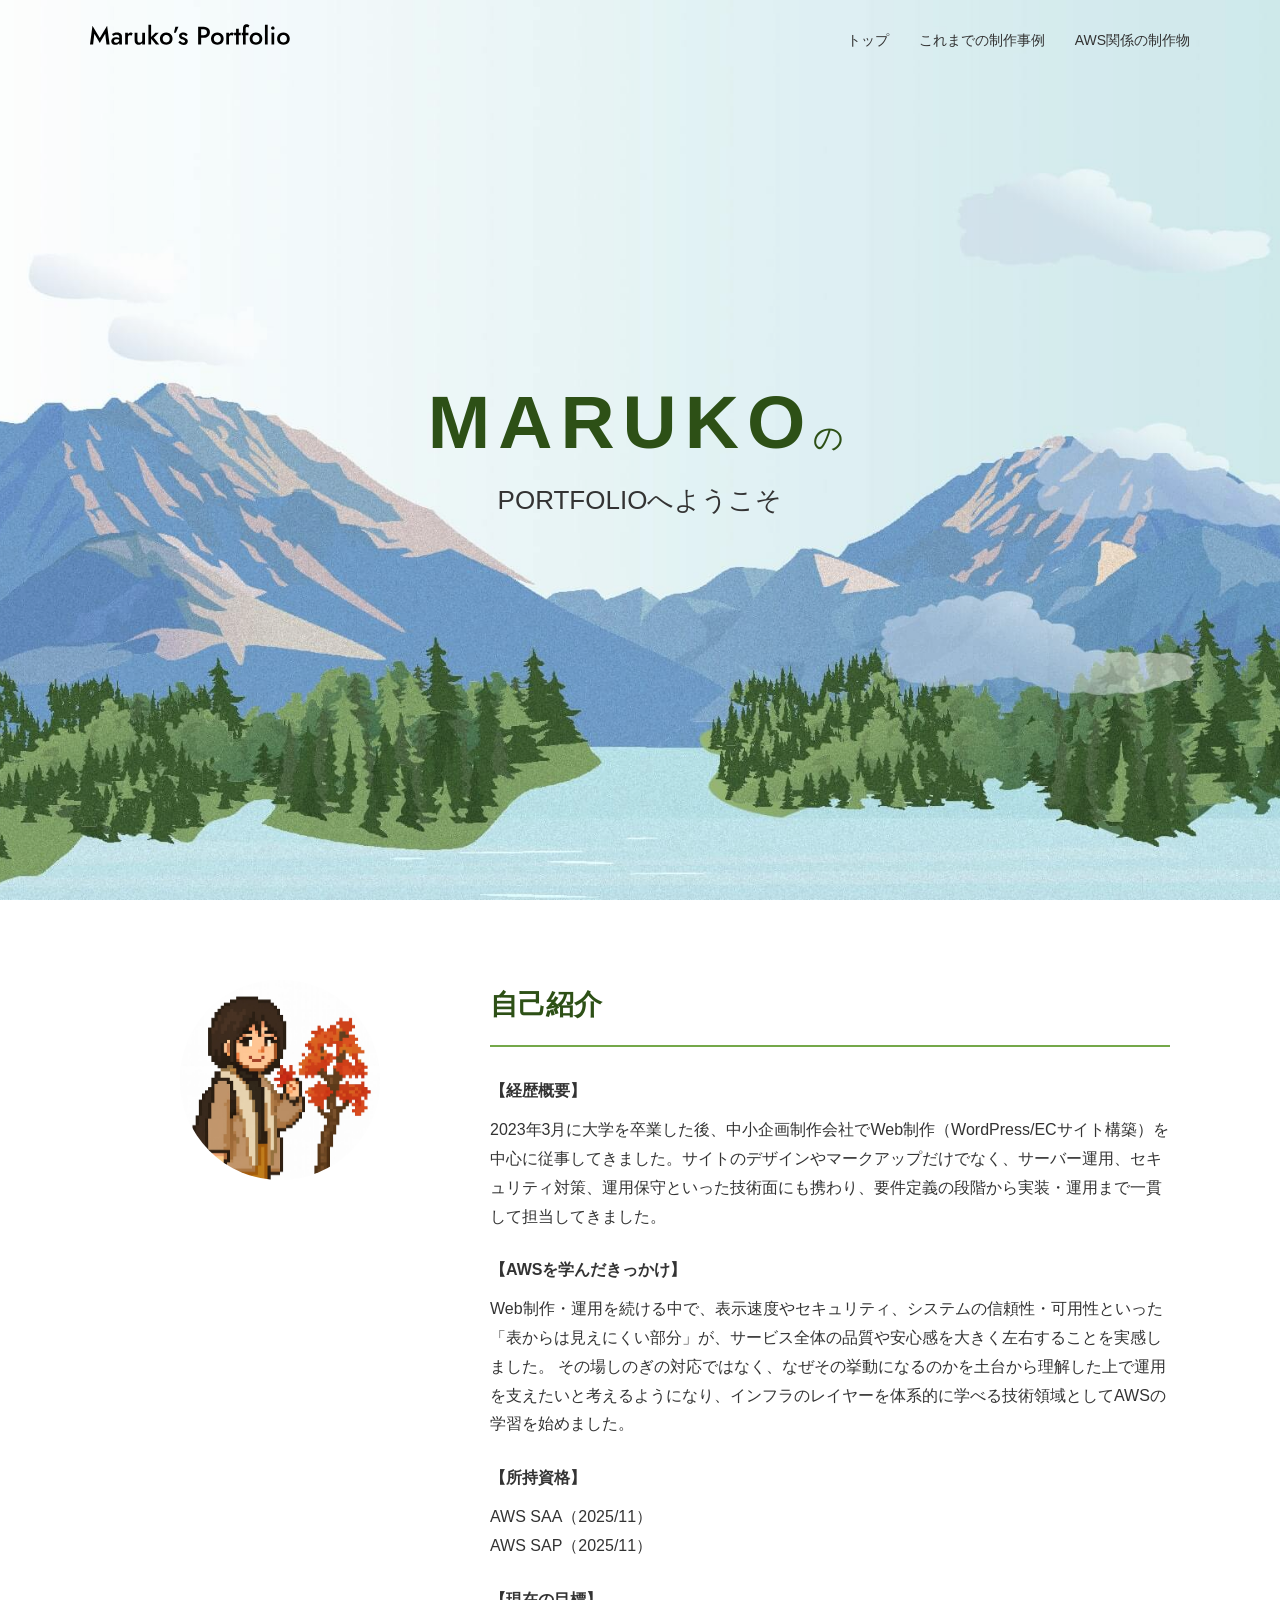
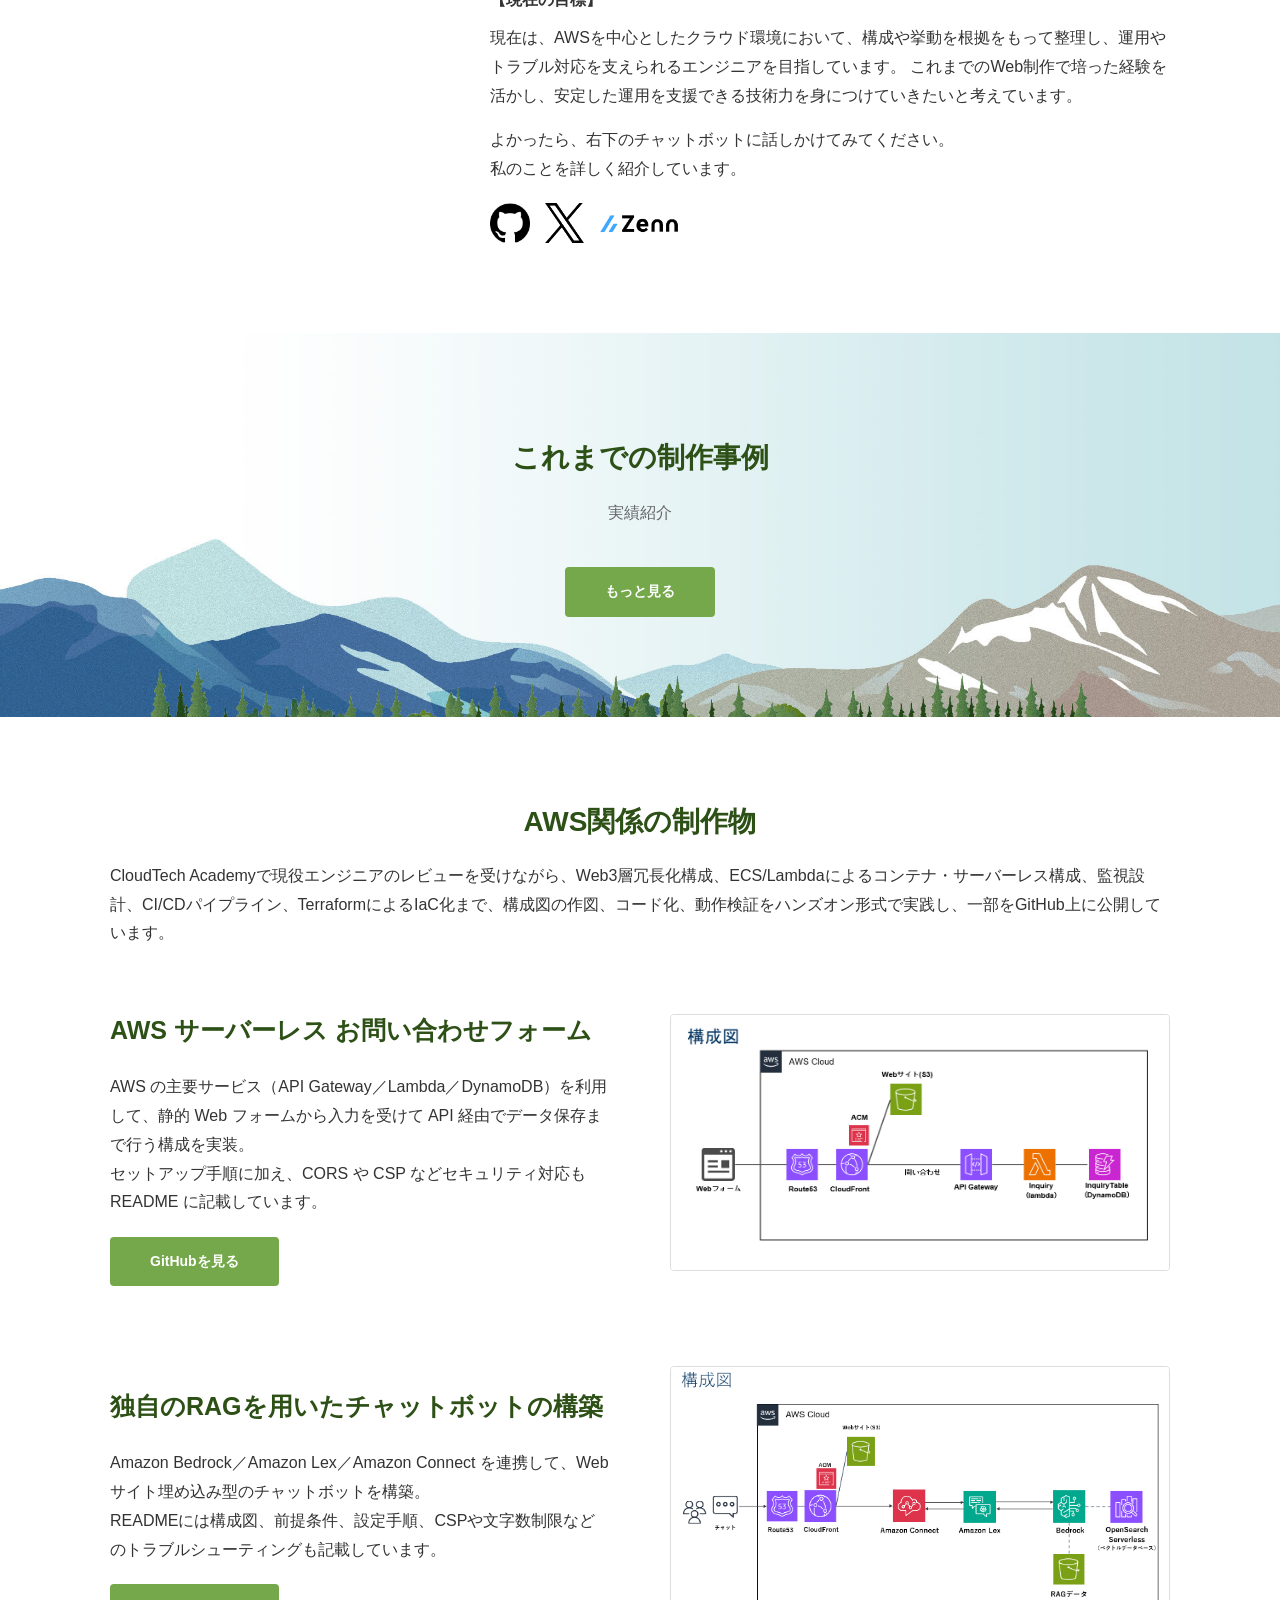
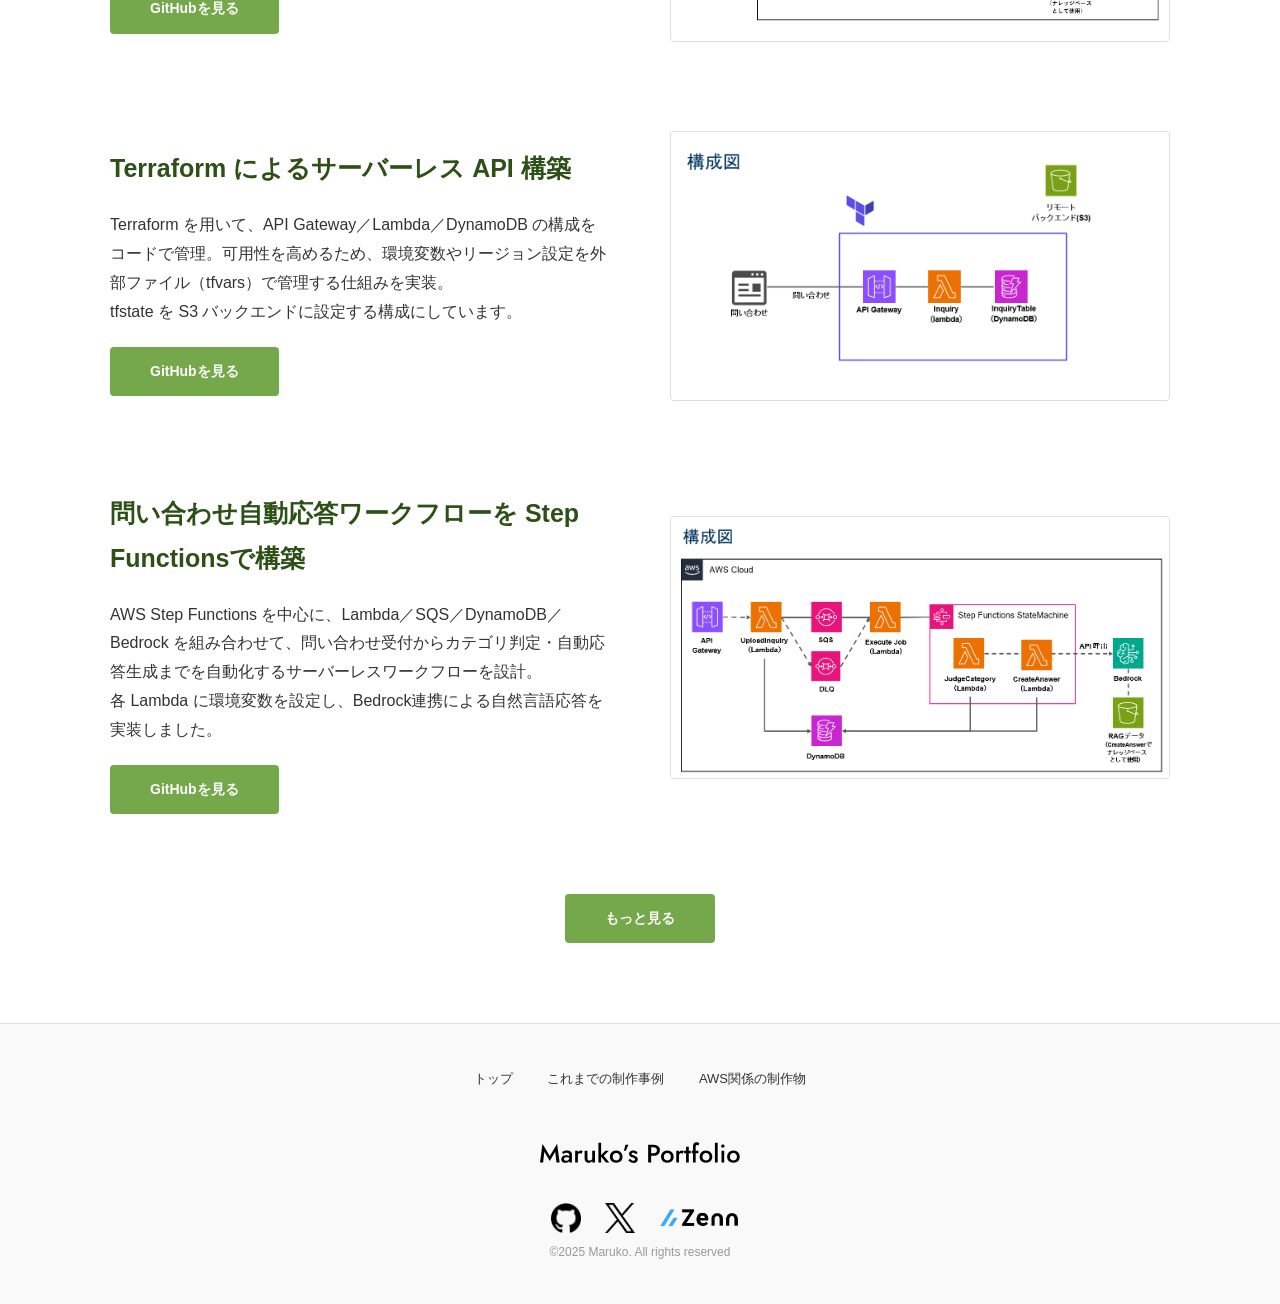
==== index.html @ f890dd8d "chatbot add_260126" ====
<!DOCTYPE html>
<html lang="ja">

<head>
    <meta charset="UTF-8">
    <meta name="robots" content="noindex, nofollow">
    <meta name="viewport" content="width=device-width, initial-scale=1.0">
    <meta name="description" content="MARUKOのポートフォリオサイト。これまでのWeb制作実績などを紹介しています。">
    <title>MARUKO's Portfolio</title>

    <!-- OGP & Social Media -->
    <meta property="og:title" content="MARUKOのPORTFOLIO">
    <meta property="og:description" content="MARUKOのポートフォリオサイト。これまでのWeb制作実績などを紹介しています。">
    <meta property="og:type" content="website">
    <meta property="og:url" content="https://maruko.site/">
    <meta property="og:image" content="https://maruko.site/images/ogp-image.jpg">
    <meta property="og:site_name" content="MARUKOのPORTFOLIO">
    <meta property="og:locale" content="ja_JP">
    <meta name="twitter:card" content="summary_large_image">

    <link rel="stylesheet" href="css/style.css">
</head>

<body>
    <header>
        <div class="header-container">
            <div class="logo">
                <a href="index.html">
                    <img src="images/maruko-portfolio.svg" alt="Site logo">
                </a>
            </div>
            <nav id="nav">
                <ul>
                    <li><a href="index.html">トップ</a></li>
                    <li><a href="works-skills.html">これまでの制作事例</a></li>
                    <li><a href="aws-projects.html">AWS関係の制作物</a></li>
                </ul>
            </nav>
            <div class="hamburger" id="hamburger">
                <span></span>
                <span></span>
                <span></span>
            </div>
        </div>
    </header>

    <main>
        <section class="hero hero-top">
            <div class="hero-content">
                <h1>MARUKO<span class="small">の</span></h1>
                <p>PORTFOLIOへようこそ</p>
            </div>
        </section>

        <section class="about">
            <div class="container">
                <div class="about-content">
                    <div class="about-image">
                        <img src="images/maruko.jpg" alt="maruko">
                    </div>
                    <div class="about-text">
                        <h2>自己紹介</h2>

                        <h3>【経歴概要】</h3>
                        <p>2023年3月に大学を卒業した後、中小企画制作会社でWeb制作（WordPress/ECサイト構築）を中心に従事してきました。サイトのデザインやマークアップだけでなく、サーバー運用、セキュリティ対策、運用保守といった技術面にも携わり、要件定義の段階から実装・運用まで一貫して担当してきました。
                        </p>

                        <h3>【AWSを学んだきっかけ】</h3>
                        <p>Web制作・運用を続ける中で、表示速度やセキュリティ、システムの信頼性・可用性といった「表からは見えにくい部分」が、サービス全体の品質や安心感を大きく左右することを実感しました。
                            その場しのぎの対応ではなく、なぜその挙動になるのかを土台から理解した上で運用を支えたいと考えるようになり、インフラのレイヤーを体系的に学べる技術領域としてAWSの学習を始めました。
                        </p>

                        <h3>【所持資格】</h3>
                        <p>AWS SAA（2025/11）<br>
                            AWS SAP（2025/11）</p>

                        <h3>【現在の目標】</h3>
                        <p>現在は、AWSを中心としたクラウド環境において、構成や挙動を根拠をもって整理し、運用やトラブル対応を支えられるエンジニアを目指しています。
                            これまでのWeb制作で培った経験を活かし、安定した運用を支援できる技術力を身につけていきたいと考えています。
                        </p>

                        <p>よかったら、右下のチャットボットに話しかけてみてください。<br>私のことを詳しく紹介しています。</p>

                        <div class="social-links">
                            <a href="https://github.com/sae-maruyama/" target="_blank" aria-label="GitHub">
                                <img src="images/github-logo.png" alt="GitHub">
                            </a>
                            <a href="https://x.com/maruko_112" target="_blank" aria-label="X (Twitter)">
                                <img src="images/x-logo.png" alt="X">
                            </a>
                            <a href="https://zenn.dev/kuyan" target="_blank" aria-label="Zenn">
                                <img src="images/zenn-logo.png" alt="X">
                            </a>
                        </div>
                    </div>
                </div>
            </div>
        </section>

        <section class="works">
            <div class="container">
                <h2 class="section-title">これまでの制作事例</h2>
                <p class="section-subtitle">実績紹介</p>
                <div class="btn-center">
                    <a href="works-skills.html" class="btn">もっと見る</a>
                </div>
            </div>
        </section>

        <section class="aws-section">
            <div class="container">
                <h2 class="section-title">AWS関係の制作物</h2>

                <div class="aws-intro">
                    <p>CloudTech
                        Academyで現役エンジニアのレビューを受けながら、Web3層冗長化構成、ECS/Lambdaによるコンテナ・サーバーレス構成、監視設計、CI/CDパイプライン、TerraformによるIaC化まで、構成図の作図、コード化、動作検証をハンズオン形式で実践し、一部をGitHub上に公開しています。
                    </p>
                </div>

                <div class="project-item">
                    <div class="project-text">
                        <h3>AWS サーバーレス お問い合わせフォーム</h3>
                        <p>AWS の主要サービス（API Gateway／Lambda／DynamoDB）を利用して、静的 Web フォームから入力を受けて API 経由でデータ保存まで行う構成を実装。<br>
                            セットアップ手順に加え、CORS や CSP などセキュリティ対応もREADME に記載しています。</p>
                        <div>
                            <a href="https://github.com/sae-maruyama/aws-inquiry-form" target="_blank"
                                class="btn">GitHubを見る</a>
                        </div>
                    </div>
                    <div class="project-image">
                        <img src="images/inquiryform-handson.png" alt="AWS サーバーレス構成図">
                    </div>
                </div>

                <div class="project-item">
                    <div class="project-text">
                        <h3>独自のRAGを用いたチャットボットの構築</h3>
                        <p>Amazon Bedrock／Amazon Lex／Amazon Connect
                            を連携して、Webサイト埋め込み型のチャットボットを構築。<br>
                            READMEには構成図、前提条件、設定手順、CSPや文字数制限などのトラブルシューティングも記載しています。</p>
                        <div>
                            <a href="https://github.com/sae-maruyama/aws-chatbot-handson" target="_blank"
                                class="btn">GitHubを見る</a>
                        </div>
                    </div>
                    <div class="project-image">
                        <img src="images/chatbot-handson.png" alt="チャットボット構成図">
                    </div>
                </div>

                <div class="project-item">
                    <div class="project-text">
                        <h3>Terraform によるサーバーレス API 構築</h3>
                        <p>Terraform を用いて、API Gateway／Lambda／DynamoDB
                            の構成をコードで管理。可用性を高めるため、環境変数やリージョン設定を外部ファイル（tfvars）で管理する仕組みを実装。<br>
                            tfstate を S3 バックエンドに設定する構成にしています。</p>
                        <div>
                            <a href="https://github.com/sae-maruyama/terraform-project-5" target="_blank"
                                class="btn">GitHubを見る</a>
                        </div>
                    </div>
                    <div class="project-image">
                        <img src="images/terraform-handson.png" alt="Terraform構成図">
                    </div>
                </div>

                <div class="project-item">
                    <div class="project-text">
                        <h3>問い合わせ自動応答ワークフローを Step Functionsで構築</h3>
                        <p>AWS Step Functions を中心に、Lambda／SQS／DynamoDB／Bedrock
                            を組み合わせて、問い合わせ受付からカテゴリ判定・自動応答生成までを自動化するサーバーレスワークフローを設計。<br>
                            各 Lambda に環境変数を設定し、Bedrock連携による自然言語応答を実装しました。</p>
                        <div>
                            <a href="https://github.com/sae-maruyama/aws-stepfunctions-handson" target="_blank"
                                class="btn">GitHubを見る</a>
                        </div>
                    </div>
                    <div class="project-image">
                        <img src="images/stepfunctions-handson.png" alt="Step Functions構成図">
                    </div>
                </div>

                <div class="btn-center">
                    <a href="aws-projects.html" class="btn">もっと見る</a>
                </div>
            </div>
        </section>
    </main>

    <footer>
        <div class="footer-nav">
            <a href="index.html">トップ</a>
            <a href="works-skills.html">これまでの制作事例</a>
            <a href="aws-projects.html">AWS関係の制作物</a>
        </div>
        <a href="index.html" class="footer-logo">
            <img src="images/maruko-portfolio.svg" alt="Site logo">
        </a>
        <div class="footer-social-links">
            <a href="https://github.com/sae-maruyama/" target="_blank" aria-label="GitHub">
                <img src="images/github-logo.png" alt="GitHub">
            </a>
            <a href="https://x.com/maruko_112" target="_blank" aria-label="X (Twitter)">
                <img src="images/x-logo.png" alt="X">
            </a>
            <a href="https://zenn.dev/kuyan" target="_blank" aria-label="Zenn">
                <img src="images/zenn-logo.png" alt="X">
            </a>
        </div>
        <p class="copyright">©2025 Maruko. All rights reserved</p>
    </footer>

    <script src="js/script.js"></script>

    <script type="text/javascript">
        (function (w, d, x, id) {
            s = d.createElement('script');
            s.src = 'https://maruko-site.my.connect.aws/connectwidget/static/amazon-connect-chat-interface-client.js';
            s.async = 1;
            s.id = id;
            d.getElementsByTagName('head')[0].appendChild(s);
            w[x] = w[x] || function () { (w[x].ac = w[x].ac || []).push(arguments) };
        })(window, document, 'amazon_connect', '83a69ca1-8899-4469-9bd1-faaf0f0264c8');
        amazon_connect('styles', { iconType: 'CHAT', openChat: { color: '#ffffff', backgroundColor: '#2d5016' }, closeChat: { color: '#ffffff', backgroundColor: '#2d5016' } });
        amazon_connect('snippetId', '[base64]');
        amazon_connect('supportedMessagingContentTypes', ['text/plain', 'text/markdown', 'application/vnd.amazonaws.connect.message.interactive', 'application/vnd.amazonaws.connect.message.interactive.response']);
    </script>

</body>

</html>
---- css/style.css ----
/* Reset and Base Styles */
* {
    margin: 0;
    padding: 0;
    box-sizing: border-box;
}

@import url('https://fonts.googleapis.com/css2?family=Jost:wght@300;400;500;600;700&family=Noto+Sans+JP:wght@300;400;500;600;700&display=swap');

body {
    font-family: 'Noto Sans JP', 'Hiragino Kaku Gothic ProN', 'Hiragino Sans', 'Yu Gothic', 'Meiryo', sans-serif;
    line-height: 1.8;
    color: #333;
    background-color: #f5f5f5;
    font-size: 16px;
}

h1,
h2,
h3,
h4,
h5,
h6 {
    font-family: 'Jost', sans-serif;
}

img {
    max-width: 100%;
    height: auto;
}

a {
    color: #74A84A;
    text-decoration: none;
    transition: opacity 0.3s;
}

a:hover {
    opacity: 0.7;
}

/* Header */
header {
    background-color: transparent;
    padding: 15px 20px;
    position: fixed;
    width: 100%;
    top: 0;
    z-index: 1000;
}

.header-container {
    max-width: 1100px;
    margin: 0 auto;
    display: flex;
    justify-content: space-between;
    align-items: center;
}

.logo img {
    height: 40px;
    width: auto;
    max-width: 200px;
}

nav ul {
    display: flex;
    list-style: none;
    gap: 30px;
}

nav a {
    color: #333;
    font-size: 14px;
    font-weight: 500;
}

/* Hamburger Menu */
.hamburger {
    display: none;
    flex-direction: column;
    cursor: pointer;
    padding: 5px;
}

.hamburger span {
    width: 25px;
    height: 3px;
    background-color: #333;
    margin: 3px 0;
    transition: 0.3s;
}

.hamburger.active span:nth-child(1) {
    transform: rotate(-45deg) translate(-5px, 6px);
}

.hamburger.active span:nth-child(2) {
    opacity: 0;
}

.hamburger.active span:nth-child(3) {
    transform: rotate(45deg) translate(-5px, -6px);
}

/* Hero Section */
.hero {
    position: relative;
    height: 100vh;
    display: flex;
    align-items: center;
    justify-content: center;
    overflow: hidden;
    margin-top: 0;
}

/* Hero Background Images - Page Specific */
.hero.hero-top {
    background: url('../images/top-banner.jpg') center/cover no-repeat;
}

.hero.hero-works {
    background: url('../images/works-skills-banner.jpg') center/cover no-repeat;
}

.hero.hero-aws {
    background: url('../images/aws-projects-banner.jpg') center/cover no-repeat;
}

.hero::before {
    content: '';
    position: absolute;
    top: 0;
    left: 0;
    width: 100%;
    height: 100%;
    background: rgba(255, 255, 255, 0.1);
}

.hero-content {
    position: relative;
    z-index: 1;
    text-align: center;
    padding: 20px;
}

.hero h1 {
    font-family: 'Jost', sans-serif;
    font-size: 75px;
    color: #2d5016;
    letter-spacing: 8px;
    margin-bottom: 10px;
    font-weight: 600;
    line-height: 1.2;
}

.hero h1 .small {
    font-size: 0.4em;
    font-weight: 400;
}

.hero.page-title {
    height: 70vh;
}

.hero.page-title h1 {
    font-size: 45px;
}

.hero p {
    font-size: 26px;
    color: #333;
}

/* Main Content */
main {
    padding-top: 0;
}

.container {
    max-width: 1100px;
    margin: 0 auto;
    padding: 40px 20px;
}

/* About Section */
.about {
    background-color: #fff;
    padding: 40px 20px;
}

.about-content {
    max-width: 1100px;
    margin: 0 auto;
    display: grid;
    grid-template-columns: 1fr 2fr;
    gap: 40px;
    align-items: start;
}

.about-image {
    text-align: center;
}

.about-image img {
    width: 200px;
    height: 200px;
    border-radius: 50%;
    object-fit: cover;
}

.about-text h2 {
    font-size: 28px;
    color: #2d5016;
    margin-bottom: 30px;
    padding-bottom: 15px;
    border-bottom: 2px solid #74A84A;
}

.about-text h3 {
    font-size: 16px;
    color: #333;
    margin-top: 25px;
    margin-bottom: 10px;
    font-weight: 600;
}

.about-text p {
    font-size: 16px;
    line-height: 1.8;
    margin-bottom: 15px;
}

.social-links {
    margin-top: 20px;
}

.social-links a {
    display: inline-block;
    width: 40px;
    height: 40px;
    margin-right: 10px;
    transition: opacity 0.3s;
}

.social-links a:last-child {
    width: 80px;
    /* Zenn logo */
    margin-right: 0;
}

.social-links img {
    width: 100%;
    height: 100%;
    object-fit: contain;
}

/* Works Section */
.works {
    background: url('../images/about-banner.jpg') center/cover no-repeat;
    padding: 60px 20px;
    position: relative;
}

.section-title {
    text-align: center;
    font-size: 28px;
    color: #2d5016;
    margin-bottom: 15px;
}

.section-subtitle {
    text-align: center;
    font-size: 16px;
    color: #666;
    margin-bottom: 40px;
}

.btn {
    display: inline-block;
    padding: 12px 40px;
    background-color: #74A84A;
    color: #fff;
    border-radius: 4px;
    font-size: 14px;
    font-weight: 600;
    text-align: center;
    transition: background-color 0.3s;
}

.btn:hover {
    background-color: #5d8a39;
    opacity: 1;
}

.btn-center {
    text-align: center;
    margin-top: 40px;
}

/* AWS Section */
.aws-section {
    background-color: #fff;
    padding: 40px 20px;
}

.aws-intro {
    max-width: 1100px;
    margin: 0 auto 60px;
    text-align: left;
    font-size: 16px;
    line-height: 1.8;
}

.project-item {
    max-width: 1100px;
    margin: 0 auto 80px;
    display: grid;
    grid-template-columns: 1fr 1fr;
    gap: 60px;
    align-items: center;
}

.project-item:last-child {
    margin-bottom: 0;
}

.project-text h3 {
    font-size: 25px;
    color: #2d5016;
    margin-bottom: 20px;
}

.project-text p {
    font-size: 16px;
    line-height: 1.8;
    margin-bottom: 20px;
}

.project-image {
    text-align: center;
}

.project-image img {
    max-width: 100%;
    border: 1px solid #ddd;
    border-radius: 4px;
}

/* Learning Section */
.learning-section {
    background-color: #fff;
    padding: 40px 20px;
}

.learning-section h2 {
    font-size: 28px;
    color: #2d5016;
    margin-bottom: 10px;
}

.learning-section .period {
    font-size: 16px;
    color: #666;
    margin-bottom: 30px;
}

.learning-section .mentor-info {
    font-size: 16px;
    line-height: 1.8;
    margin-bottom: 30px;
}

.learning-content {
    display: grid;
    grid-template-columns: 1fr 1fr;
    gap: 40px;
    align-items: start;
}

.learning-table {
    width: 100%;
    margin-bottom: 20px;
}

.learning-table tr {
    border-bottom: 1px solid #e0e0e0;
}

.learning-table th {
    text-align: left;
    padding: 15px 20px;
    font-size: 16px;
    font-weight: 600;
    background-color: #f5f5f5;
    width: 25%;
}

.learning-table td {
    padding: 15px 20px;
    font-size: 16px;
    line-height: 1.6;
}

.learning-image img {
    max-width: 100%;
    border: 1px solid #ddd;
}

.learning-image p {
    font-size: 12px;
    color: #666;
    margin-top: 10px;
}

/* Certifications Section */
.certifications-section {
    background-color: #fff;
    padding: 40px 20px;
}

.certifications-section h2 {
    font-size: 28px;
    color: #2d5016;
    margin-bottom: 30px;
}

.certifications-grid {
    display: flex;
    flex-wrap: wrap;
    gap: 20px;
}

.certification-item img {
    width: 150px;
    height: 150px;
    object-fit: contain;
    transition: transform 0.3s;
}

.certification-item img:hover {
    transform: scale(1.1);
}

/* Work Detail Section */
.work-detail {
    background-color: #fff;
    padding: 40px 20px;
}

.work-item {
    max-width: 1100px;
    margin: 0 auto 80px;
}

.work-category {
    font-size: 16px;
    color: #666;
    margin-bottom: 10px;
}

.work-item h2 {
    font-size: 28px;
    color: #2d5016;
    margin-bottom: 10px;
}

.work-period {
    font-size: 16px;
    color: #666;
    margin-bottom: 30px;
}

.work-images {
    margin-bottom: 40px;
    text-align: center;
}

.work-images img {
    width: 100%;
    max-width: 100%;
    border: 1px solid #ddd;
    border-radius: 4px;
}

.work-info-table {
    width: 100%;
    margin-bottom: 20px;
    border-collapse: collapse;
}

.work-info-table tr {
    border-bottom: 1px solid #e0e0e0;
}

.work-info-table th {
    text-align: left;
    padding: 15px 20px;
    font-size: 16px;
    font-weight: 600;
    background-color: #f9f9f9;
    width: 20%;
    vertical-align: top;
}

.work-info-table td {
    padding: 15px 20px;
    font-size: 16px;
    line-height: 1.8;
}

.work-info-table td ol {
    padding: 0px 20px;
}

/* Other Works Section */
.other-works {
    background: url('../images/about-banner.jpg') center/cover no-repeat;
    padding: 40px 20px;
    position: relative;
}

.other-works h2 {
    text-align: center;
    font-size: 28px;
    color: #2d5016;
    margin-bottom: 40px;
}

.other-work-item {
    max-width: 1100px;
    margin: 0 auto 30px;
    background-color: #fff;
    padding: 30px;
    border-radius: 8px;
    box-shadow: 0 2px 8px rgba(0, 0, 0, 0.1);
}

.other-work-item h3 {
    font-size: 16px;
    color: #2d5016;
    margin-bottom: 10px;
}

.other-work-item p {
    font-size: 16px;
    line-height: 1.8;
    color: #666;
}

/* Footer */
footer {
    background-color: #f9f9f9;
    padding: 40px 20px;
    text-align: center;
    border-top: 1px solid #e0e0e0;
}

.footer-nav {
    margin-bottom: 20px;
}

.footer-nav a {
    color: #333;
    font-size: 13px;
    margin: 0 15px;
}

.footer-logo {
    display: inline-block;
    margin: 20px 0;
}

.footer-logo img {
    height: 40px;
    width: auto;
    max-width: 200px;
}

.footer-social-links {
    margin: 0px 0;
}

.footer-social-links a {
    display: inline-block;
    width: 30px;
    height: 30px;
    margin: 0 10px;
    transition: opacity 0.3s;
}

.footer-social-links a:last-child {
    width: 80px;
    /* Zenn logo */
    margin-right: 0;
}

.footer-social-links img {
    width: 100%;
    height: 100%;
    object-fit: contain;
}

.footer-title {
    font-size: 18px;
    color: #2d5016;
    margin-bottom: 10px;
    font-weight: 600;
}

.copyright {
    font-size: 12px;
    color: #999;
}

/* Responsive Design - Tablet */
@media (max-width: 768px) {
    .hamburger {
        display: flex;
    }

    nav {
        position: fixed;
        top: 70px;
        right: -100%;
        width: 250px;
        height: calc(100vh - 70px);
        background-color: #fff;
        box-shadow: -2px 0 5px rgba(0, 0, 0, 0.1);
        transition: right 0.3s;
        z-index: 999;
    }

    nav.active {
        right: 0;
    }

    nav ul {
        flex-direction: column;
        padding: 20px;
        gap: 0;
    }

    nav ul li {
        width: 100%;
        border-bottom: 1px solid #e0e0e0;
    }

    nav a {
        display: block;
        padding: 15px 0;
        font-size: 16px;
    }

    .logo img {
        height: 32px;
        max-width: 160px;
    }

    .hero {
        height: 70vh;
    }

    .hero h1 {
        font-size: 40px;
        letter-spacing: 4px;
    }

    .hero h1 .small {
        font-size: 0.35em;
    }

    .hero.page-title h1 {
        font-size: 30px;
    }

    .hero p {
        font-size: 18px;
    }

    .section-title {
        font-size: 22px;
    }

    .about-content {
        grid-template-columns: 1fr;
    }

    .about-image {
        margin-bottom: 20px;
    }

    .project-item {
        grid-template-columns: 1fr;
        margin-bottom: 50px;
    }

    .aws-section {
        padding-bottom: 0;
    }

    .learning-content {
        grid-template-columns: 1fr;
    }

    .learning-table th {
        width: 30%;
        font-size: 13px;
    }

    .learning-table td {
        font-size: 13px;
    }

    .footer-nav a {
        display: block;
        margin: 10px 0;
    }
}

/* Responsive Design - Mobile */
@media (max-width: 480px) {
    .logo img {
        height: 28px;
        max-width: 140px;
    }

    /* トップページのヒーローコンテンツのフォントサイズを拡大 */
    .hero.hero-top h1 {
        font-size: 40px;
        letter-spacing: 2px;
    }

    .hero.hero-top h1 .small {
        font-size: 0.35em;
    }

    .hero.hero-top p {
        font-size: 20px;
    }

    /* 制作事例・AWS関係ページのヒーローセクションを半分の高さに、背景画像は下部固定 */
    .hero.page-title {
        height: 35vh;
    }

    .hero.hero-works,
    .hero.hero-aws {
        background-position: center bottom;
    }

    .hero.page-title h1 {
        font-size: 24px;
    }

    .section-title,
    .about-text h2,
    .work-item h2,
    .other-works h2,
    .learning-section h2,
    .certifications-section h2 {
        font-size: 24px;
    }

    .project-text h3 {
        font-size: 20px;
    }

    .project-item {
        margin-bottom: 40px;
    }

    /* 学習テーブルのレスポンシブ */
    .learning-table th {
        display: block;
        width: 100%;
        background-color: #f5f5f5;
        border-bottom: none;
    }

    .learning-table td {
        display: block;
        width: 100%;
        padding-top: 5px;
    }

    .learning-table tr {
        display: block;
        margin-bottom: 20px;
        border: 1px solid #e0e0e0;
        border-radius: 4px;
    }

    /* 制作事例詳細ページのテーブルはフォントサイズ16pxを維持 */
    .work-info-table th {
        display: block;
        width: 100%;
        background-color: #f5f5f5;
        border-bottom: none;
        font-size: 16px;
    }

    .work-info-table td {
        display: block;
        width: 100%;
        padding-top: 5px;
        font-size: 16px;
    }

    .work-info-table tr {
        display: block;
        margin-bottom: 20px;
        border: 1px solid #e0e0e0;
        border-radius: 4px;
    }

    .certification-item img {
        width: 80px;
        height: 80px;
    }
}
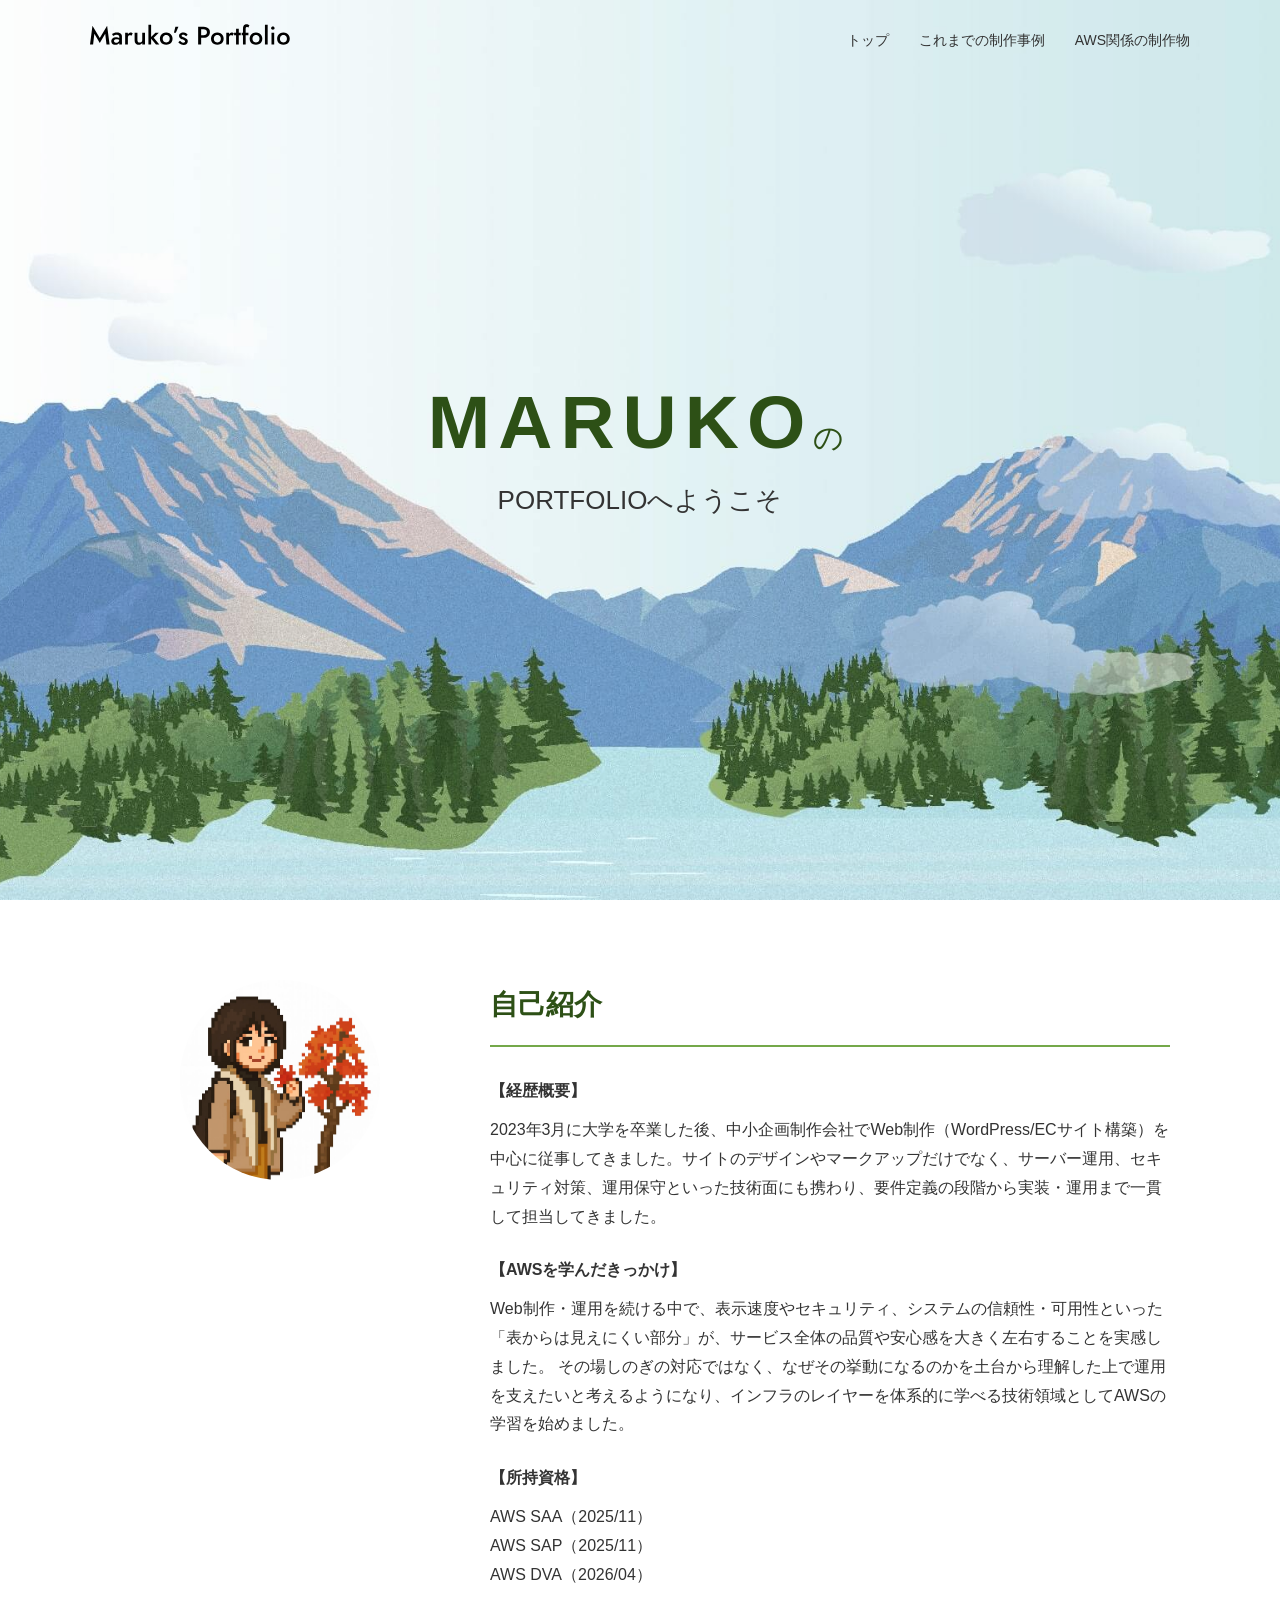
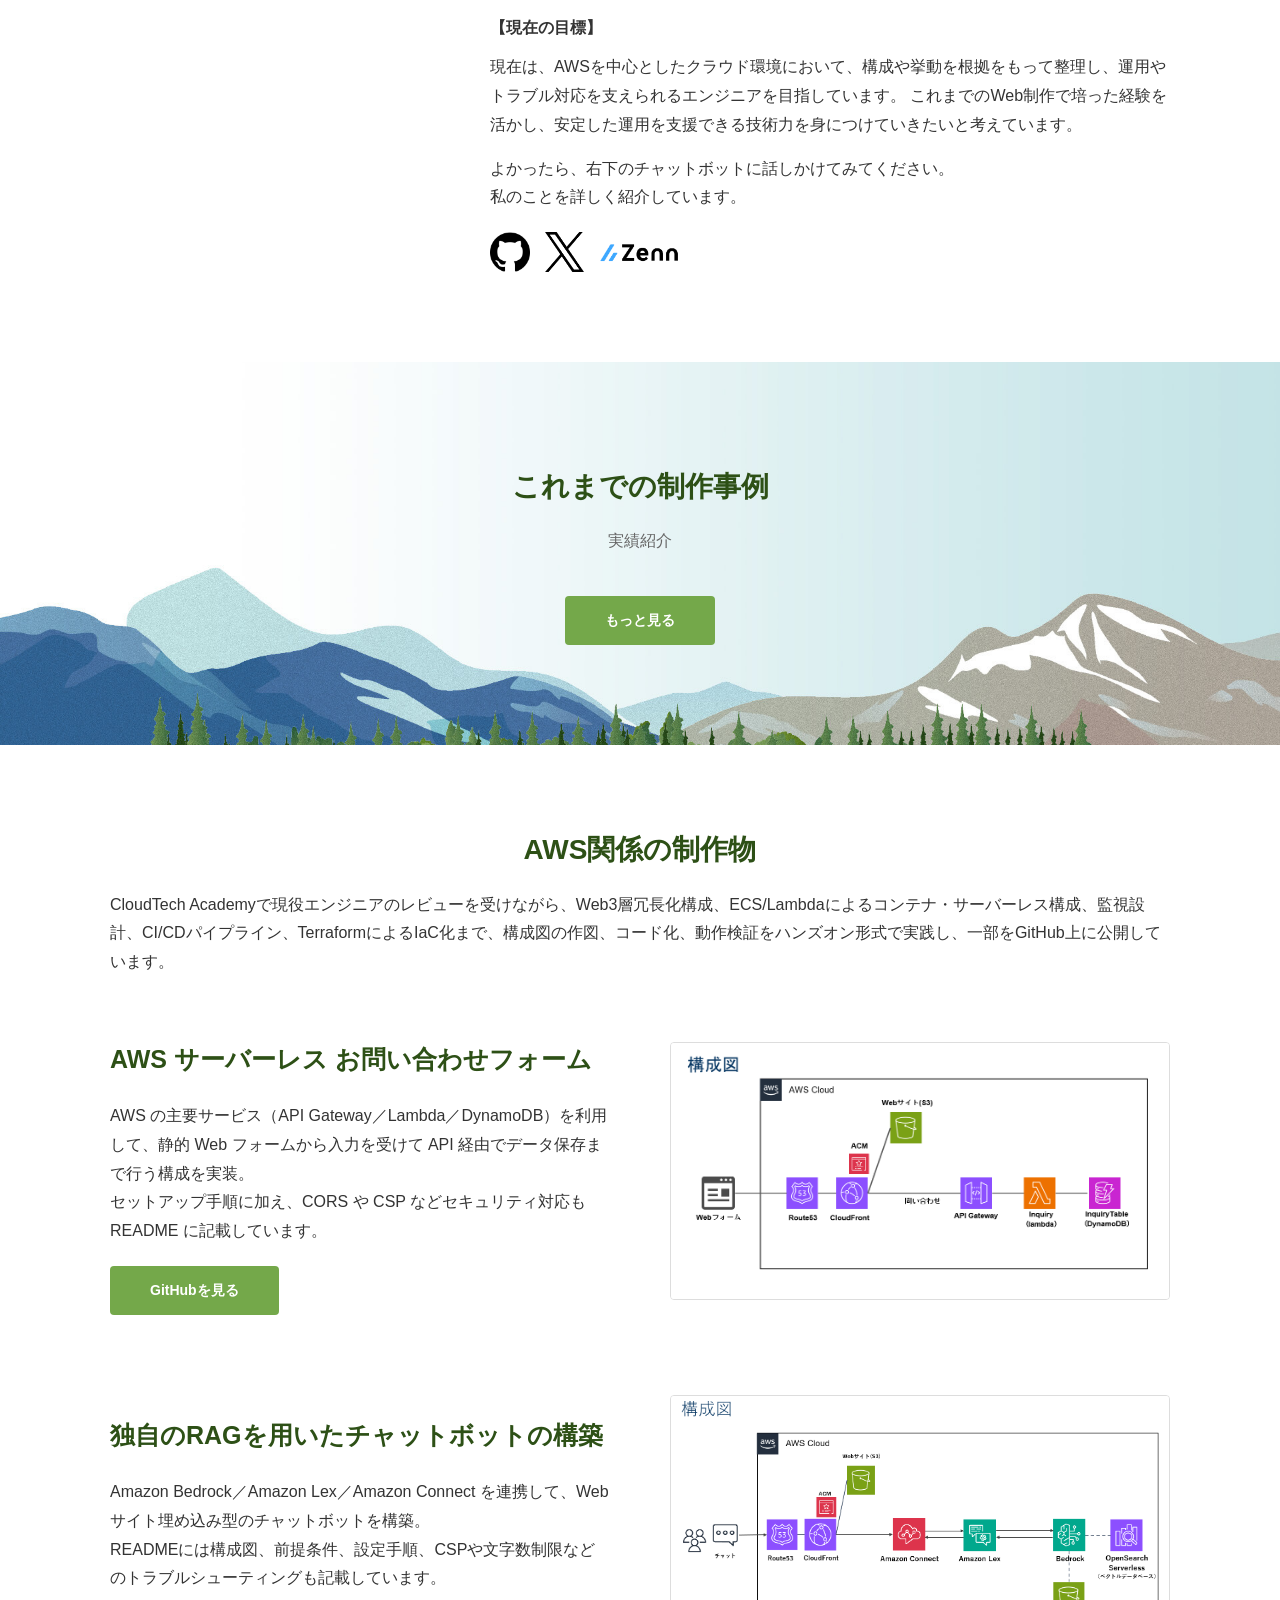
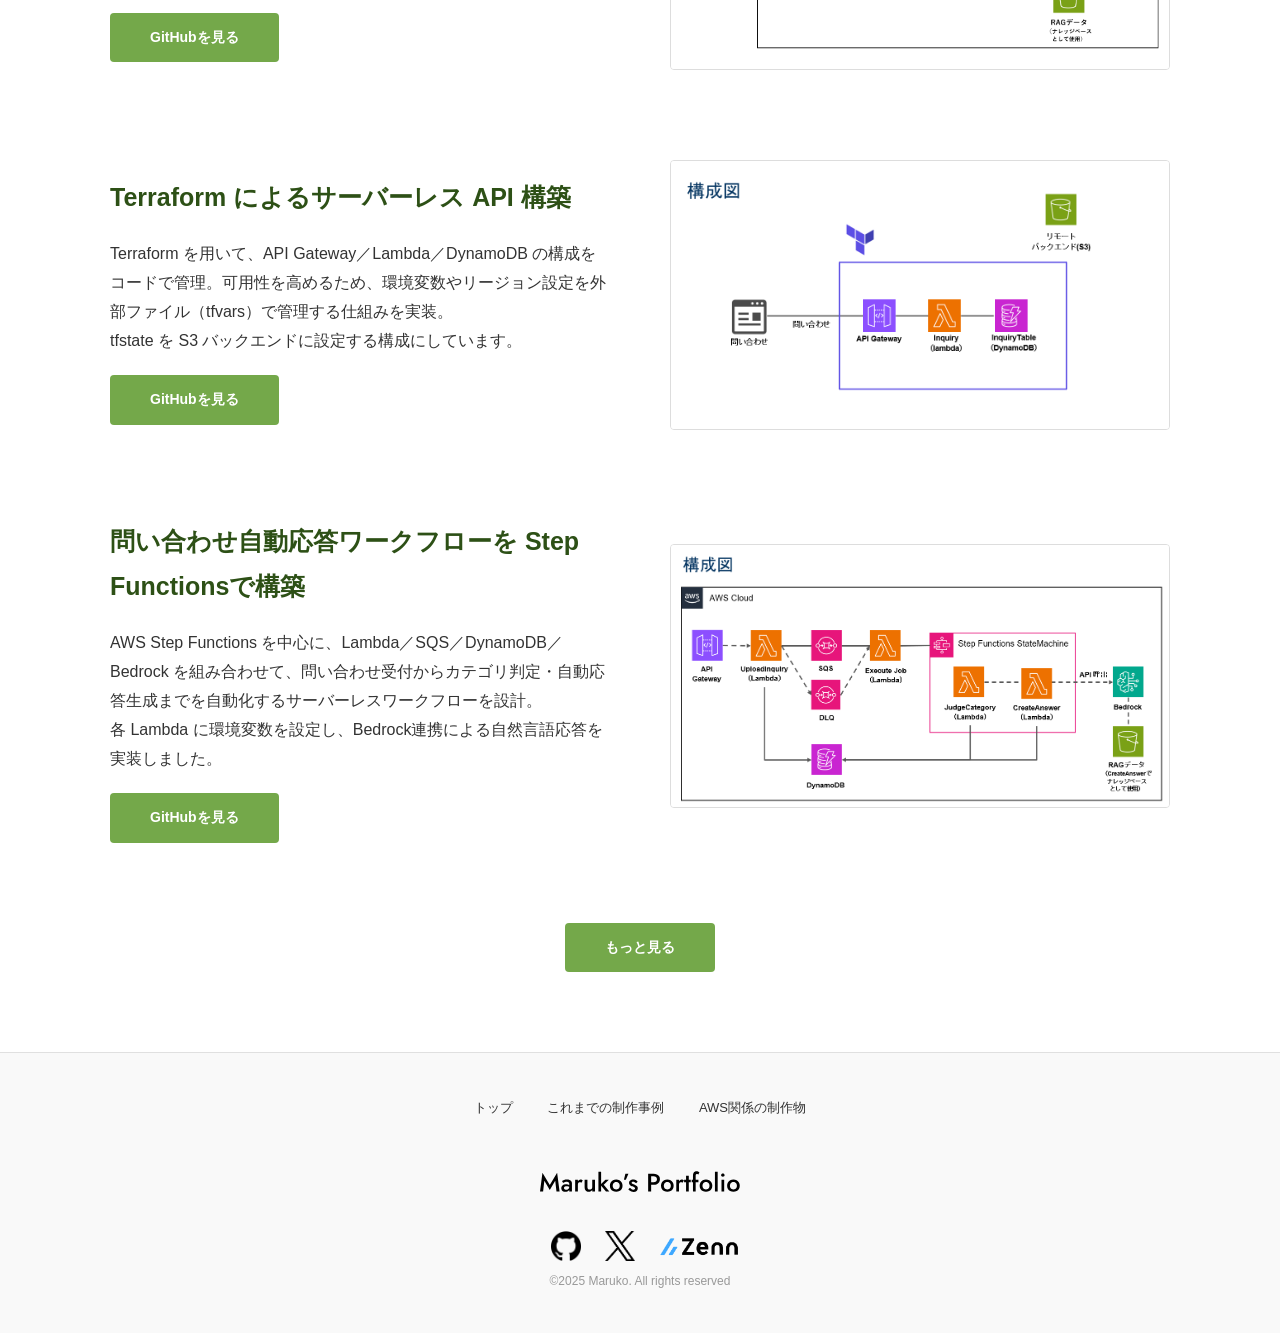
==== commit 057884a1: "DVA add" ====
--- a/index.html
+++ b/index.html
@@ -6,6 +6,7 @@
     <meta name="robots" content="noindex, nofollow">
     <meta name="viewport" content="width=device-width, initial-scale=1.0">
     <meta name="description" content="MARUKOのポートフォリオサイト。これまでのWeb制作実績などを紹介しています。">
+    <meta name="theme-color" content="#74A84A">
     <title>MARUKO's Portfolio</title>
 
     <!-- OGP & Social Media -->
@@ -18,6 +19,7 @@
     <meta property="og:locale" content="ja_JP">
     <meta name="twitter:card" content="summary_large_image">
 
+    <link rel="icon" href="images/maruko-portfolio.svg" type="image/svg+xml">
     <link rel="stylesheet" href="css/style.css">
 </head>
 
@@ -29,37 +31,38 @@
                     <img src="images/maruko-portfolio.svg" alt="Site logo">
                 </a>
             </div>
-            <nav id="nav">
+            <nav id="nav" aria-label="メインナビゲーション">
                 <ul>
                     <li><a href="index.html">トップ</a></li>
                     <li><a href="works-skills.html">これまでの制作事例</a></li>
                     <li><a href="aws-projects.html">AWS関係の制作物</a></li>
                 </ul>
             </nav>
-            <div class="hamburger" id="hamburger">
+            <button type="button" class="hamburger" id="hamburger" aria-label="メニューを開く" aria-expanded="false"
+                aria-controls="nav">
                 <span></span>
                 <span></span>
                 <span></span>
-            </div>
+            </button>
         </div>
     </header>
 
     <main>
-        <section class="hero hero-top">
+        <section class="hero hero-top" aria-label="ページトップ">
             <div class="hero-content">
                 <h1>MARUKO<span class="small">の</span></h1>
                 <p>PORTFOLIOへようこそ</p>
             </div>
         </section>
 
-        <section class="about">
+        <section class="about" aria-labelledby="about-heading">
             <div class="container">
                 <div class="about-content">
                     <div class="about-image">
                         <img src="images/maruko.jpg" alt="maruko">
                     </div>
                     <div class="about-text">
-                        <h2>自己紹介</h2>
+                        <h2 id="about-heading">自己紹介</h2>
 
                         <h3>【経歴概要】</h3>
                         <p>2023年3月に大学を卒業した後、中小企画制作会社でWeb制作（WordPress/ECサイト構築）を中心に従事してきました。サイトのデザインやマークアップだけでなく、サーバー運用、セキュリティ対策、運用保守といった技術面にも携わり、要件定義の段階から実装・運用まで一貫して担当してきました。
@@ -72,7 +75,9 @@
 
                         <h3>【所持資格】</h3>
                         <p>AWS SAA（2025/11）<br>
-                            AWS SAP（2025/11）</p>
+                            AWS SAP（2025/11）<br>
+                            AWS DVA（2026/04）<br>
+                        </p>
 
                         <h3>【現在の目標】</h3>
                         <p>現在は、AWSを中心としたクラウド環境において、構成や挙動を根拠をもって整理し、運用やトラブル対応を支えられるエンジニアを目指しています。
@@ -82,14 +87,17 @@
                         <p>よかったら、右下のチャットボットに話しかけてみてください。<br>私のことを詳しく紹介しています。</p>
 
                         <div class="social-links">
-                            <a href="https://github.com/sae-maruyama/" target="_blank" aria-label="GitHub">
-                                <img src="images/github-logo.png" alt="GitHub">
+                            <a href="https://github.com/sae-maruyama/" target="_blank" rel="noopener noreferrer"
+                                aria-label="GitHub">
+                                <img src="images/github-logo.png" alt="">
                             </a>
-                            <a href="https://x.com/maruko_112" target="_blank" aria-label="X (Twitter)">
-                                <img src="images/x-logo.png" alt="X">
+                            <a href="https://x.com/maruko_112" target="_blank" rel="noopener noreferrer"
+                                aria-label="X (Twitter)">
+                                <img src="images/x-logo.png" alt="">
                             </a>
-                            <a href="https://zenn.dev/kuyan" target="_blank" aria-label="Zenn">
-                                <img src="images/zenn-logo.png" alt="X">
+                            <a href="https://zenn.dev/kuyan" target="_blank" rel="noopener noreferrer"
+                                aria-label="Zenn">
+                                <img src="images/zenn-logo.png" alt="">
                             </a>
                         </div>
                     </div>
@@ -97,9 +105,9 @@
             </div>
         </section>
 
-        <section class="works">
+        <section class="works" aria-labelledby="works-heading">
             <div class="container">
-                <h2 class="section-title">これまでの制作事例</h2>
+                <h2 id="works-heading" class="section-title">これまでの制作事例</h2>
                 <p class="section-subtitle">実績紹介</p>
                 <div class="btn-center">
                     <a href="works-skills.html" class="btn">もっと見る</a>
@@ -107,9 +115,9 @@
             </div>
         </section>
 
-        <section class="aws-section">
+        <section class="aws-section" aria-labelledby="aws-heading">
             <div class="container">
-                <h2 class="section-title">AWS関係の制作物</h2>
+                <h2 id="aws-heading" class="section-title">AWS関係の制作物</h2>
 
                 <div class="aws-intro">
                     <p>CloudTech
@@ -124,7 +132,7 @@
                             セットアップ手順に加え、CORS や CSP などセキュリティ対応もREADME に記載しています。</p>
                         <div>
                             <a href="https://github.com/sae-maruyama/aws-inquiry-form" target="_blank"
-                                class="btn">GitHubを見る</a>
+                                rel="noopener noreferrer" class="btn">GitHubを見る</a>
                         </div>
                     </div>
                     <div class="project-image">
@@ -140,7 +148,7 @@
                             READMEには構成図、前提条件、設定手順、CSPや文字数制限などのトラブルシューティングも記載しています。</p>
                         <div>
                             <a href="https://github.com/sae-maruyama/aws-chatbot-handson" target="_blank"
-                                class="btn">GitHubを見る</a>
+                                rel="noopener noreferrer" class="btn">GitHubを見る</a>
                         </div>
                     </div>
                     <div class="project-image">
@@ -156,7 +164,7 @@
                             tfstate を S3 バックエンドに設定する構成にしています。</p>
                         <div>
                             <a href="https://github.com/sae-maruyama/terraform-project-5" target="_blank"
-                                class="btn">GitHubを見る</a>
+                                rel="noopener noreferrer" class="btn">GitHubを見る</a>
                         </div>
                     </div>
                     <div class="project-image">
@@ -172,7 +180,7 @@
                             各 Lambda に環境変数を設定し、Bedrock連携による自然言語応答を実装しました。</p>
                         <div>
                             <a href="https://github.com/sae-maruyama/aws-stepfunctions-handson" target="_blank"
-                                class="btn">GitHubを見る</a>
+                                rel="noopener noreferrer" class="btn">GitHubを見る</a>
                         </div>
                     </div>
                     <div class="project-image">
@@ -188,29 +196,29 @@
     </main>
 
     <footer>
-        <div class="footer-nav">
+        <nav class="footer-nav" aria-label="フッターナビゲーション">
             <a href="index.html">トップ</a>
             <a href="works-skills.html">これまでの制作事例</a>
             <a href="aws-projects.html">AWS関係の制作物</a>
-        </div>
+        </nav>
         <a href="index.html" class="footer-logo">
             <img src="images/maruko-portfolio.svg" alt="Site logo">
         </a>
         <div class="footer-social-links">
-            <a href="https://github.com/sae-maruyama/" target="_blank" aria-label="GitHub">
-                <img src="images/github-logo.png" alt="GitHub">
+            <a href="https://github.com/sae-maruyama/" target="_blank" rel="noopener noreferrer" aria-label="GitHub">
+                <img src="images/github-logo.png" alt="">
             </a>
-            <a href="https://x.com/maruko_112" target="_blank" aria-label="X (Twitter)">
-                <img src="images/x-logo.png" alt="X">
+            <a href="https://x.com/maruko_112" target="_blank" rel="noopener noreferrer" aria-label="X (Twitter)">
+                <img src="images/x-logo.png" alt="">
             </a>
-            <a href="https://zenn.dev/kuyan" target="_blank" aria-label="Zenn">
-                <img src="images/zenn-logo.png" alt="X">
+            <a href="https://zenn.dev/kuyan" target="_blank" rel="noopener noreferrer" aria-label="Zenn">
+                <img src="images/zenn-logo.png" alt="">
             </a>
         </div>
         <p class="copyright">©2025 Maruko. All rights reserved</p>
     </footer>
 
-    <script src="js/script.js"></script>
+    <script src="js/script.js" defer></script>
 
     <script type="text/javascript">
         (function (w, d, x, id) {
--- a/css/style.css
+++ b/css/style.css
@@ -1,3 +1,21 @@
+@import url('https://fonts.googleapis.com/css2?family=Jost:wght@300;400;500;600;700&family=Noto+Sans+JP:wght@300;400;500;600;700&display=swap');
+
+/* CSS Custom Properties */
+:root {
+    --color-green-dark: #2d5016;
+    --color-green-main: #74A84A;
+    --color-green-hover: #5d8a39;
+    --color-text: #333;
+    --color-text-muted: #666;
+    --color-text-light: #999;
+    --color-bg: #f5f5f5;
+    --color-bg-white: #fff;
+    --color-bg-light: #f9f9f9;
+    --color-border: #e0e0e0;
+    --color-border-light: #ddd;
+    --max-width: 1100px;
+}
+
 /* Reset and Base Styles */
 * {
     margin: 0;
@@ -5,14 +23,31 @@
     box-sizing: border-box;
 }
 
-@import url('https://fonts.googleapis.com/css2?family=Jost:wght@300;400;500;600;700&family=Noto+Sans+JP:wght@300;400;500;600;700&display=swap');
+/* Screen reader only utility */
+.sr-only {
+    position: absolute;
+    width: 1px;
+    height: 1px;
+    padding: 0;
+    margin: -1px;
+    overflow: hidden;
+    clip: rect(0, 0, 0, 0);
+    white-space: nowrap;
+    border: 0;
+}
+
+/* Focus Styles */
+:focus-visible {
+    outline: 2px solid var(--color-green-main);
+    outline-offset: 3px;
+}
 
 body {
     font-family: 'Noto Sans JP', 'Hiragino Kaku Gothic ProN', 'Hiragino Sans', 'Yu Gothic', 'Meiryo', sans-serif;
     line-height: 1.8;
-    color: #333;
-    background-color: #f5f5f5;
-    font-size: 16px;
+    color: var(--color-text);
+    background-color: var(--color-bg);
+    font-size: 1rem;
 }
 
 h1,
@@ -30,7 +65,7 @@
 }
 
 a {
-    color: #74A84A;
+    color: var(--color-green-main);
     text-decoration: none;
     transition: opacity 0.3s;
 }
@@ -47,10 +82,17 @@
     width: 100%;
     top: 0;
     z-index: 1000;
+    transition: background-color 0.3s, box-shadow 0.3s;
+}
+
+header.scrolled {
+    background-color: rgba(255, 255, 255, 0.95);
+    box-shadow: 0 2px 8px rgba(0, 0, 0, 0.1);
+    backdrop-filter: blur(4px);
 }
 
 .header-container {
-    max-width: 1100px;
+    max-width: var(--max-width);
     margin: 0 auto;
     display: flex;
     justify-content: space-between;
@@ -70,8 +112,8 @@
 }
 
 nav a {
-    color: #333;
-    font-size: 14px;
+    color: var(--color-text);
+    font-size: 0.875rem;
     font-weight: 500;
 }
 
@@ -81,14 +123,16 @@
     flex-direction: column;
     cursor: pointer;
     padding: 5px;
+    background: none;
+    border: none;
 }
 
 .hamburger span {
     width: 25px;
     height: 3px;
-    background-color: #333;
+    background-color: var(--color-text);
     margin: 3px 0;
-    transition: 0.3s;
+    transition: transform 0.3s, opacity 0.3s;
 }
 
 .hamburger.active span:nth-child(1) {
@@ -145,9 +189,8 @@
 }
 
 .hero h1 {
-    font-family: 'Jost', sans-serif;
-    font-size: 75px;
-    color: #2d5016;
+    font-size: 4.6875rem;
+    color: var(--color-green-dark);
     letter-spacing: 8px;
     margin-bottom: 10px;
     font-weight: 600;
@@ -164,33 +207,34 @@
 }
 
 .hero.page-title h1 {
-    font-size: 45px;
+    font-size: 2.8125rem;
 }
 
 .hero p {
-    font-size: 26px;
-    color: #333;
+    font-size: 1.625rem;
+    color: var(--color-text);
 }
 
 /* Main Content */
-main {
-    padding-top: 0;
-}
-
 .container {
-    max-width: 1100px;
+    max-width: var(--max-width);
     margin: 0 auto;
     padding: 40px 20px;
 }
 
+/* White Section Base */
+.about,
+.aws-section,
+.learning-section,
+.certifications-section,
+.work-detail {
+    background-color: var(--color-bg-white);
+    padding: 40px 20px;
+}
+
 /* About Section */
-.about {
-    background-color: #fff;
-    padding: 40px 20px;
-}
-
 .about-content {
-    max-width: 1100px;
+    max-width: var(--max-width);
     margin: 0 auto;
     display: grid;
     grid-template-columns: 1fr 2fr;
@@ -210,49 +254,55 @@
 }
 
 .about-text h2 {
-    font-size: 28px;
-    color: #2d5016;
+    font-size: 1.75rem;
+    color: var(--color-green-dark);
     margin-bottom: 30px;
     padding-bottom: 15px;
-    border-bottom: 2px solid #74A84A;
+    border-bottom: 2px solid var(--color-green-main);
 }
 
 .about-text h3 {
-    font-size: 16px;
-    color: #333;
+    font-size: 1rem;
+    color: var(--color-text);
     margin-top: 25px;
     margin-bottom: 10px;
     font-weight: 600;
 }
 
 .about-text p {
-    font-size: 16px;
     line-height: 1.8;
     margin-bottom: 15px;
 }
 
+/* Social Links (shared) */
+.social-links a,
+.footer-social-links a {
+    display: inline-block;
+    transition: opacity 0.3s;
+}
+
+.social-links a:last-child,
+.footer-social-links a:last-child {
+    width: 80px;
+    /* Zenn logo */
+    margin-right: 0;
+}
+
+.social-links img,
+.footer-social-links img {
+    width: 100%;
+    height: 100%;
+    object-fit: contain;
+}
+
 .social-links {
     margin-top: 20px;
 }
 
 .social-links a {
-    display: inline-block;
     width: 40px;
     height: 40px;
     margin-right: 10px;
-    transition: opacity 0.3s;
-}
-
-.social-links a:last-child {
-    width: 80px;
-    /* Zenn logo */
-    margin-right: 0;
-}
-
-.social-links img {
-    width: 100%;
-    height: 100%;
-    object-fit: contain;
 }
 
 /* Works Section */
@@ -264,32 +314,31 @@
 
 .section-title {
     text-align: center;
-    font-size: 28px;
-    color: #2d5016;
+    font-size: 1.75rem;
+    color: var(--color-green-dark);
     margin-bottom: 15px;
 }
 
 .section-subtitle {
     text-align: center;
-    font-size: 16px;
-    color: #666;
+    color: var(--color-text-muted);
     margin-bottom: 40px;
 }
 
 .btn {
     display: inline-block;
     padding: 12px 40px;
-    background-color: #74A84A;
-    color: #fff;
+    background-color: var(--color-green-main);
+    color: var(--color-bg-white);
     border-radius: 4px;
-    font-size: 14px;
+    font-size: 0.875rem;
     font-weight: 600;
     text-align: center;
     transition: background-color 0.3s;
 }
 
 .btn:hover {
-    background-color: #5d8a39;
+    background-color: var(--color-green-hover);
     opacity: 1;
 }
 
@@ -299,21 +348,14 @@
 }
 
 /* AWS Section */
-.aws-section {
-    background-color: #fff;
-    padding: 40px 20px;
-}
-
 .aws-intro {
-    max-width: 1100px;
-    margin: 0 auto 60px;
+    margin-bottom: 60px;
     text-align: left;
-    font-size: 16px;
     line-height: 1.8;
 }
 
 .project-item {
-    max-width: 1100px;
+    max-width: var(--max-width);
     margin: 0 auto 80px;
     display: grid;
     grid-template-columns: 1fr 1fr;
@@ -326,13 +368,12 @@
 }
 
 .project-text h3 {
-    font-size: 25px;
-    color: #2d5016;
+    font-size: 1.5625rem;
+    color: var(--color-green-dark);
     margin-bottom: 20px;
 }
 
 .project-text p {
-    font-size: 16px;
     line-height: 1.8;
     margin-bottom: 20px;
 }
@@ -343,30 +384,48 @@
 
 .project-image img {
     max-width: 100%;
-    border: 1px solid #ddd;
+    border: 1px solid var(--color-border-light);
     border-radius: 4px;
 }
 
+/* Shared Table Styles */
+.learning-table,
+.work-info-table {
+    width: 100%;
+    margin-bottom: 20px;
+    border-collapse: collapse;
+}
+
+.learning-table tr,
+.work-info-table tr {
+    border-bottom: 1px solid var(--color-border);
+}
+
+.learning-table th,
+.work-info-table th {
+    text-align: left;
+    padding: 15px 20px;
+    font-weight: 600;
+}
+
+.learning-table td,
+.work-info-table td {
+    padding: 15px 20px;
+}
+
 /* Learning Section */
-.learning-section {
-    background-color: #fff;
-    padding: 40px 20px;
-}
-
 .learning-section h2 {
-    font-size: 28px;
-    color: #2d5016;
+    font-size: 1.75rem;
+    color: var(--color-green-dark);
     margin-bottom: 10px;
 }
 
 .learning-section .period {
-    font-size: 16px;
-    color: #666;
+    color: var(--color-text-muted);
     margin-bottom: 30px;
 }
 
 .learning-section .mentor-info {
-    font-size: 16px;
     line-height: 1.8;
     margin-bottom: 30px;
 }
@@ -378,50 +437,30 @@
     align-items: start;
 }
 
-.learning-table {
-    width: 100%;
-    margin-bottom: 20px;
-}
-
-.learning-table tr {
-    border-bottom: 1px solid #e0e0e0;
-}
-
 .learning-table th {
-    text-align: left;
-    padding: 15px 20px;
-    font-size: 16px;
-    font-weight: 600;
-    background-color: #f5f5f5;
+    background-color: var(--color-bg);
     width: 25%;
 }
 
 .learning-table td {
-    padding: 15px 20px;
-    font-size: 16px;
     line-height: 1.6;
 }
 
 .learning-image img {
     max-width: 100%;
-    border: 1px solid #ddd;
+    border: 1px solid var(--color-border-light);
 }
 
 .learning-image p {
-    font-size: 12px;
-    color: #666;
+    font-size: 0.75rem;
+    color: var(--color-text-muted);
     margin-top: 10px;
 }
 
 /* Certifications Section */
-.certifications-section {
-    background-color: #fff;
-    padding: 40px 20px;
-}
-
 .certifications-section h2 {
-    font-size: 28px;
-    color: #2d5016;
+    font-size: 1.75rem;
+    color: var(--color-green-dark);
     margin-bottom: 30px;
 }
 
@@ -443,31 +482,24 @@
 }
 
 /* Work Detail Section */
-.work-detail {
-    background-color: #fff;
-    padding: 40px 20px;
-}
-
 .work-item {
-    max-width: 1100px;
+    max-width: var(--max-width);
     margin: 0 auto 80px;
 }
 
 .work-category {
-    font-size: 16px;
-    color: #666;
+    color: var(--color-text-muted);
     margin-bottom: 10px;
 }
 
 .work-item h2 {
-    font-size: 28px;
-    color: #2d5016;
+    font-size: 1.75rem;
+    color: var(--color-green-dark);
     margin-bottom: 10px;
 }
 
 .work-period {
-    font-size: 16px;
-    color: #666;
+    color: var(--color-text-muted);
     margin-bottom: 30px;
 }
 
@@ -478,39 +510,22 @@
 
 .work-images img {
     width: 100%;
-    max-width: 100%;
-    border: 1px solid #ddd;
+    border: 1px solid var(--color-border-light);
     border-radius: 4px;
 }
 
-.work-info-table {
-    width: 100%;
-    margin-bottom: 20px;
-    border-collapse: collapse;
-}
-
-.work-info-table tr {
-    border-bottom: 1px solid #e0e0e0;
-}
-
 .work-info-table th {
-    text-align: left;
-    padding: 15px 20px;
-    font-size: 16px;
-    font-weight: 600;
-    background-color: #f9f9f9;
+    background-color: var(--color-bg-light);
     width: 20%;
     vertical-align: top;
 }
 
 .work-info-table td {
-    padding: 15px 20px;
-    font-size: 16px;
     line-height: 1.8;
 }
 
 .work-info-table td ol {
-    padding: 0px 20px;
+    padding: 0 20px;
 }
 
 /* Other Works Section */
@@ -522,38 +537,37 @@
 
 .other-works h2 {
     text-align: center;
-    font-size: 28px;
-    color: #2d5016;
+    font-size: 1.75rem;
+    color: var(--color-green-dark);
     margin-bottom: 40px;
 }
 
 .other-work-item {
-    max-width: 1100px;
+    max-width: var(--max-width);
     margin: 0 auto 30px;
-    background-color: #fff;
+    background-color: var(--color-bg-white);
     padding: 30px;
     border-radius: 8px;
     box-shadow: 0 2px 8px rgba(0, 0, 0, 0.1);
 }
 
 .other-work-item h3 {
-    font-size: 16px;
-    color: #2d5016;
+    font-size: 1rem;
+    color: var(--color-green-dark);
     margin-bottom: 10px;
 }
 
 .other-work-item p {
-    font-size: 16px;
     line-height: 1.8;
-    color: #666;
+    color: var(--color-text-muted);
 }
 
 /* Footer */
 footer {
-    background-color: #f9f9f9;
+    background-color: var(--color-bg-light);
     padding: 40px 20px;
     text-align: center;
-    border-top: 1px solid #e0e0e0;
+    border-top: 1px solid var(--color-border);
 }
 
 .footer-nav {
@@ -561,8 +575,8 @@
 }
 
 .footer-nav a {
-    color: #333;
-    font-size: 13px;
+    color: var(--color-text);
+    font-size: 0.8125rem;
     margin: 0 15px;
 }
 
@@ -578,39 +592,18 @@
 }
 
 .footer-social-links {
-    margin: 0px 0;
+    margin: 0;
 }
 
 .footer-social-links a {
-    display: inline-block;
     width: 30px;
     height: 30px;
     margin: 0 10px;
-    transition: opacity 0.3s;
-}
-
-.footer-social-links a:last-child {
-    width: 80px;
-    /* Zenn logo */
-    margin-right: 0;
-}
-
-.footer-social-links img {
-    width: 100%;
-    height: 100%;
-    object-fit: contain;
-}
-
-.footer-title {
-    font-size: 18px;
-    color: #2d5016;
-    margin-bottom: 10px;
-    font-weight: 600;
 }
 
 .copyright {
-    font-size: 12px;
-    color: #999;
+    font-size: 0.75rem;
+    color: var(--color-text-light);
 }
 
 /* Responsive Design - Tablet */
@@ -625,7 +618,7 @@
         right: -100%;
         width: 250px;
         height: calc(100vh - 70px);
-        background-color: #fff;
+        background-color: var(--color-bg-white);
         box-shadow: -2px 0 5px rgba(0, 0, 0, 0.1);
         transition: right 0.3s;
         z-index: 999;
@@ -643,13 +636,13 @@
 
     nav ul li {
         width: 100%;
-        border-bottom: 1px solid #e0e0e0;
+        border-bottom: 1px solid var(--color-border);
     }
 
     nav a {
         display: block;
         padding: 15px 0;
-        font-size: 16px;
+        font-size: 1rem;
     }
 
     .logo img {
@@ -662,7 +655,7 @@
     }
 
     .hero h1 {
-        font-size: 40px;
+        font-size: 2.5rem;
         letter-spacing: 4px;
     }
 
@@ -671,15 +664,15 @@
     }
 
     .hero.page-title h1 {
-        font-size: 30px;
+        font-size: 1.875rem;
     }
 
     .hero p {
-        font-size: 18px;
+        font-size: 1.125rem;
     }
 
     .section-title {
-        font-size: 22px;
+        font-size: 1.375rem;
     }
 
     .about-content {
@@ -705,11 +698,11 @@
 
     .learning-table th {
         width: 30%;
-        font-size: 13px;
+        font-size: 0.8125rem;
     }
 
     .learning-table td {
-        font-size: 13px;
+        font-size: 0.8125rem;
     }
 
     .footer-nav a {
@@ -727,7 +720,7 @@
 
     /* トップページのヒーローコンテンツのフォントサイズを拡大 */
     .hero.hero-top h1 {
-        font-size: 40px;
+        font-size: 2.5rem;
         letter-spacing: 2px;
     }
 
@@ -736,7 +729,7 @@
     }
 
     .hero.hero-top p {
-        font-size: 20px;
+        font-size: 1.25rem;
     }
 
     /* 制作事例・AWS関係ページのヒーローセクションを半分の高さに、背景画像は下部固定 */
@@ -750,7 +743,7 @@
     }
 
     .hero.page-title h1 {
-        font-size: 24px;
+        font-size: 1.5rem;
     }
 
     .section-title,
@@ -759,11 +752,11 @@
     .other-works h2,
     .learning-section h2,
     .certifications-section h2 {
-        font-size: 24px;
+        font-size: 1.5rem;
     }
 
     .project-text h3 {
-        font-size: 20px;
+        font-size: 1.25rem;
     }
 
     .project-item {
@@ -771,51 +764,37 @@
     }
 
     /* 学習テーブルのレスポンシブ */
-    .learning-table th {
-        display: block;
-        width: 100%;
-        background-color: #f5f5f5;
-        border-bottom: none;
-    }
-
-    .learning-table td {
-        display: block;
-        width: 100%;
-        padding-top: 5px;
-    }
-
-    .learning-table tr {
-        display: block;
-        margin-bottom: 20px;
-        border: 1px solid #e0e0e0;
-        border-radius: 4px;
-    }
-
-    /* 制作事例詳細ページのテーブルはフォントサイズ16pxを維持 */
+    .learning-table th,
     .work-info-table th {
         display: block;
         width: 100%;
-        background-color: #f5f5f5;
+        background-color: var(--color-bg);
         border-bottom: none;
-        font-size: 16px;
-    }
-
+    }
+
+    .learning-table td,
     .work-info-table td {
         display: block;
         width: 100%;
         padding-top: 5px;
-        font-size: 16px;
-    }
-
+    }
+
+    .learning-table tr,
     .work-info-table tr {
         display: block;
         margin-bottom: 20px;
-        border: 1px solid #e0e0e0;
+        border: 1px solid var(--color-border);
         border-radius: 4px;
+    }
+
+    /* 制作事例詳細ページのテーブルはフォントサイズ16pxを維持 */
+    .work-info-table th,
+    .work-info-table td {
+        font-size: 1rem;
     }
 
     .certification-item img {
         width: 80px;
         height: 80px;
     }
-}+}
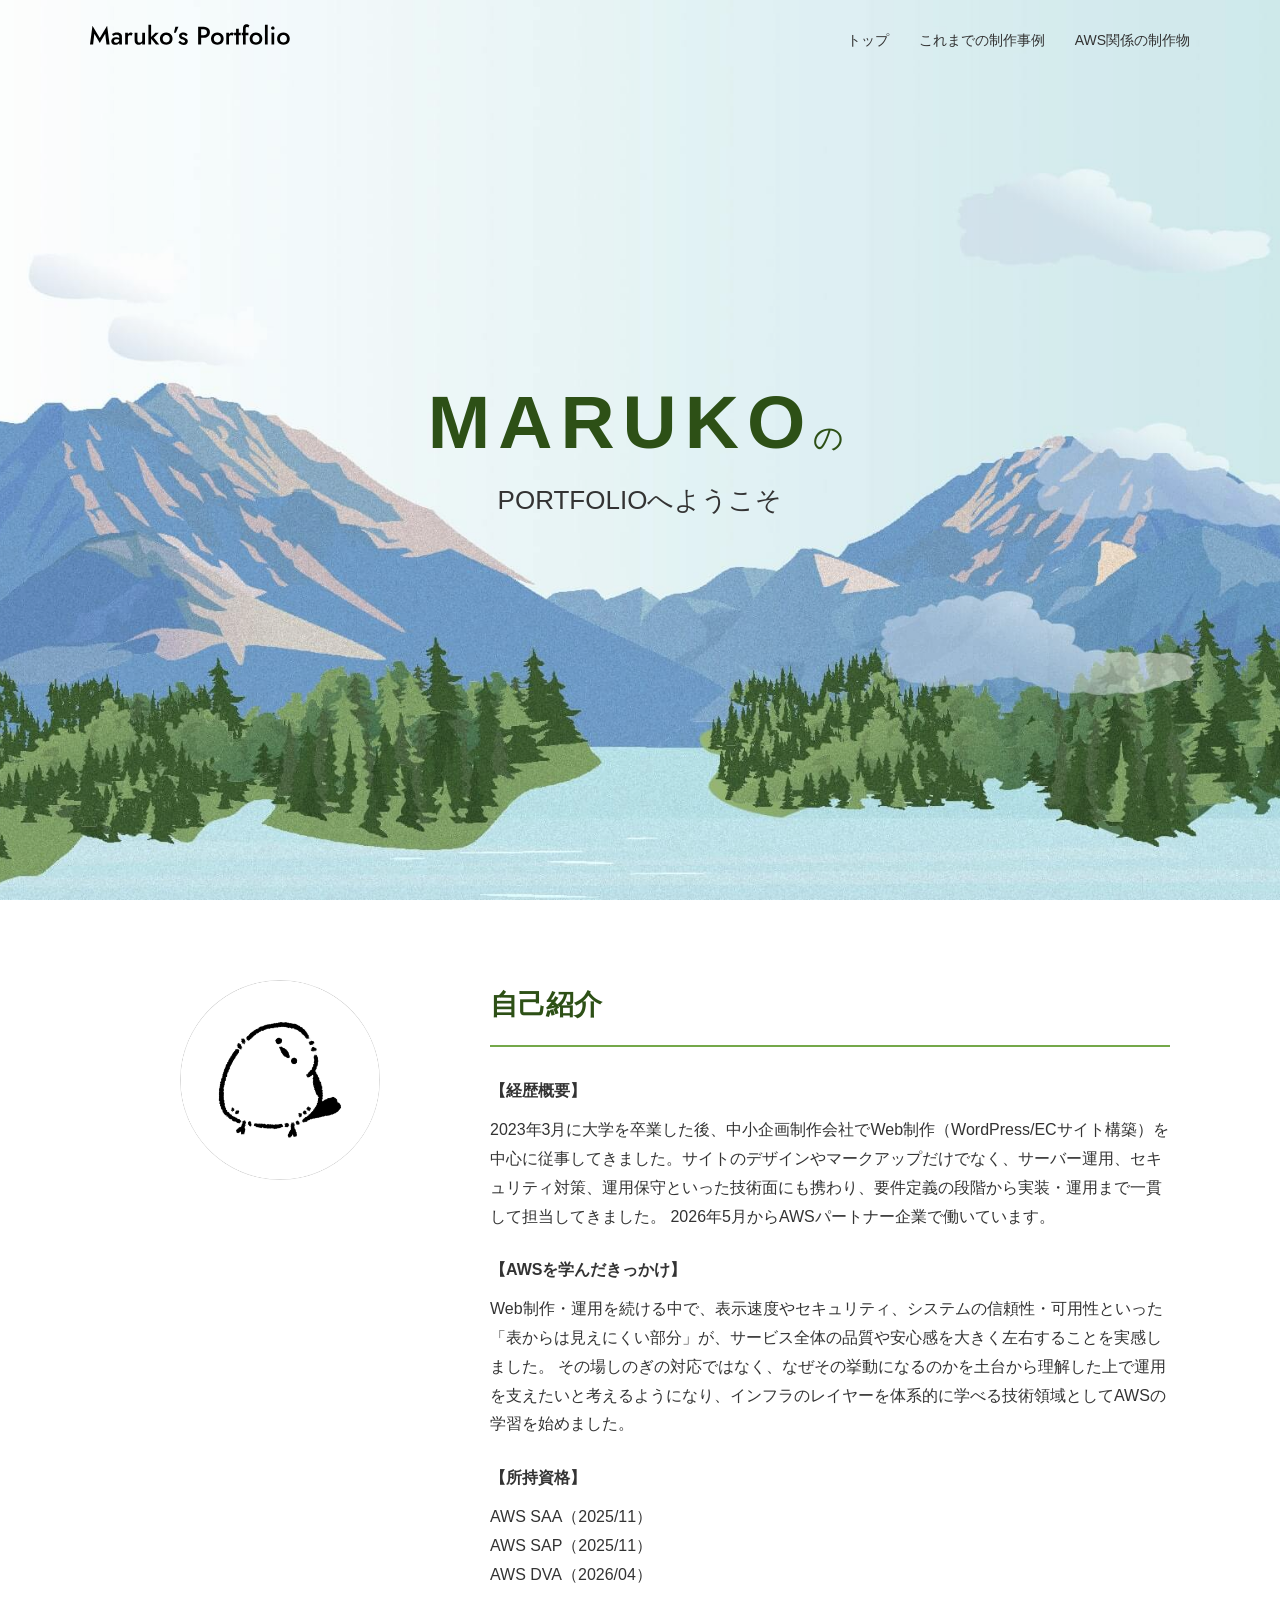
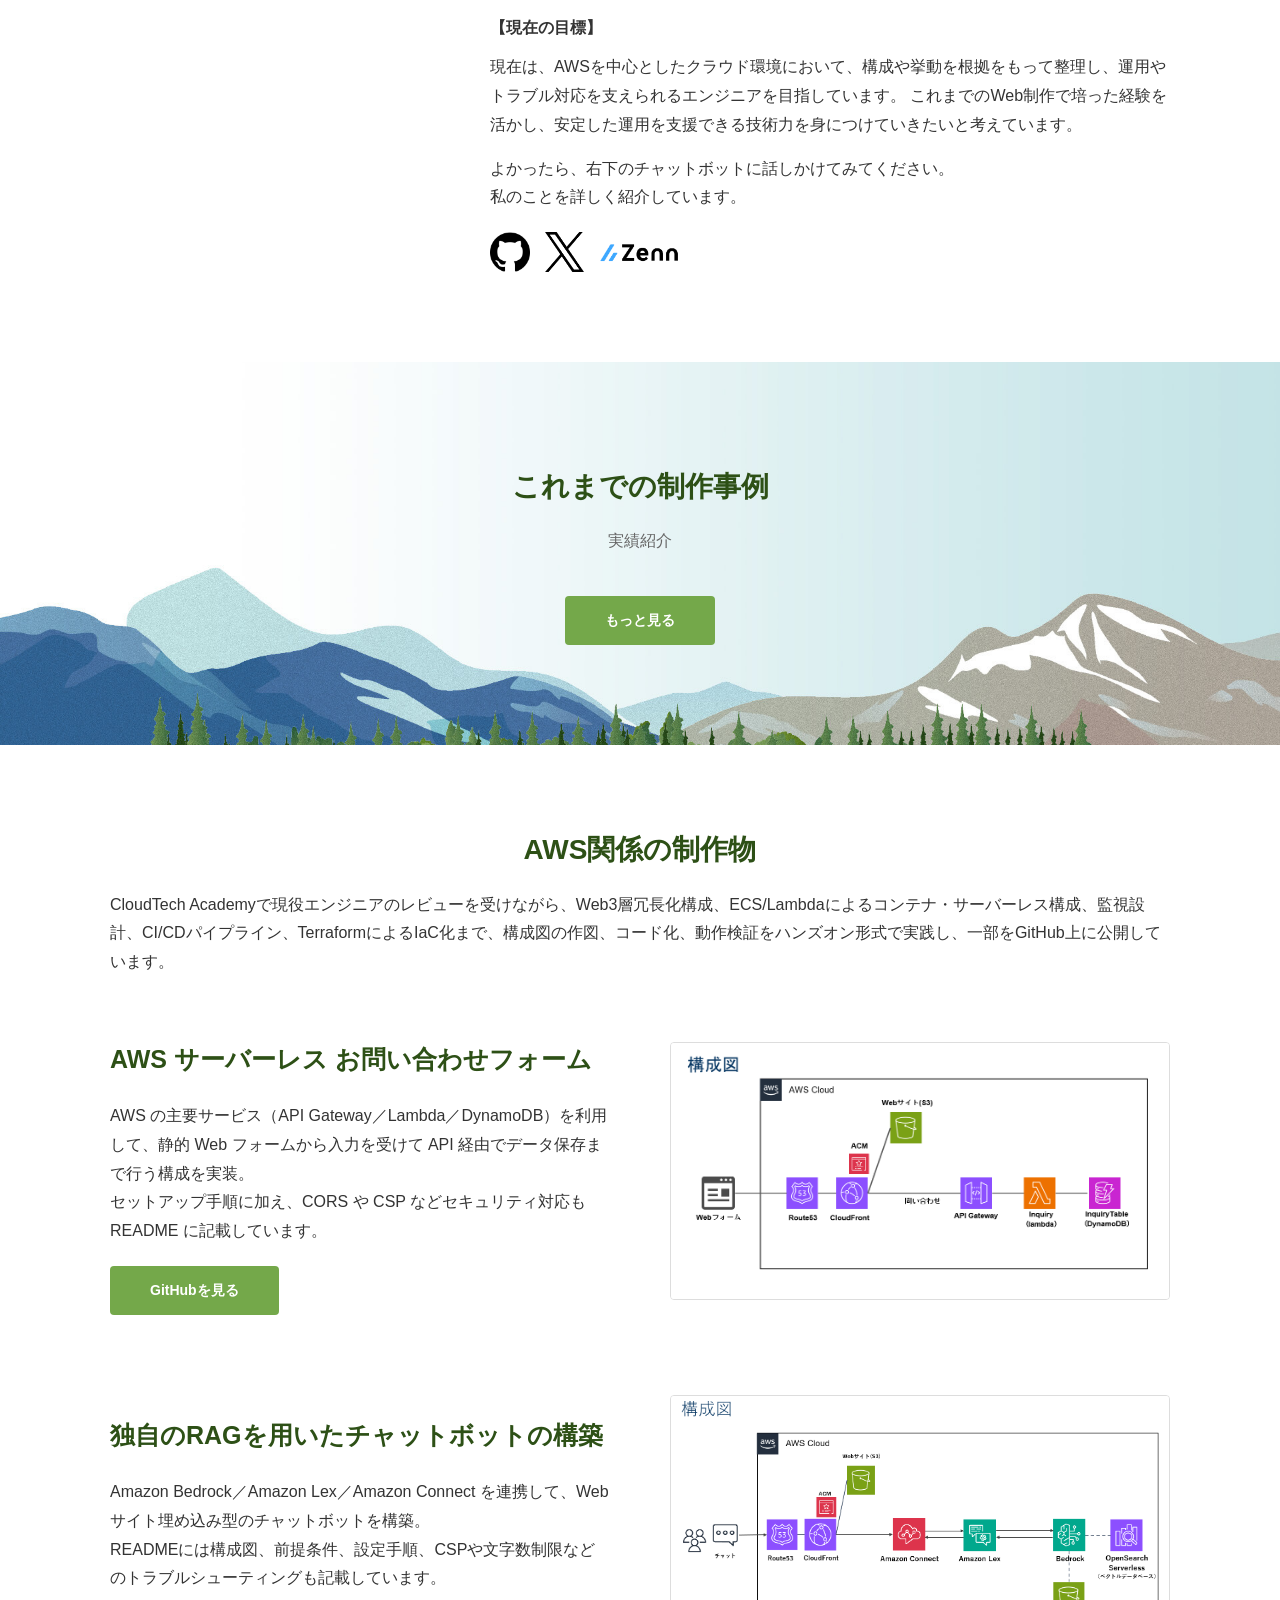
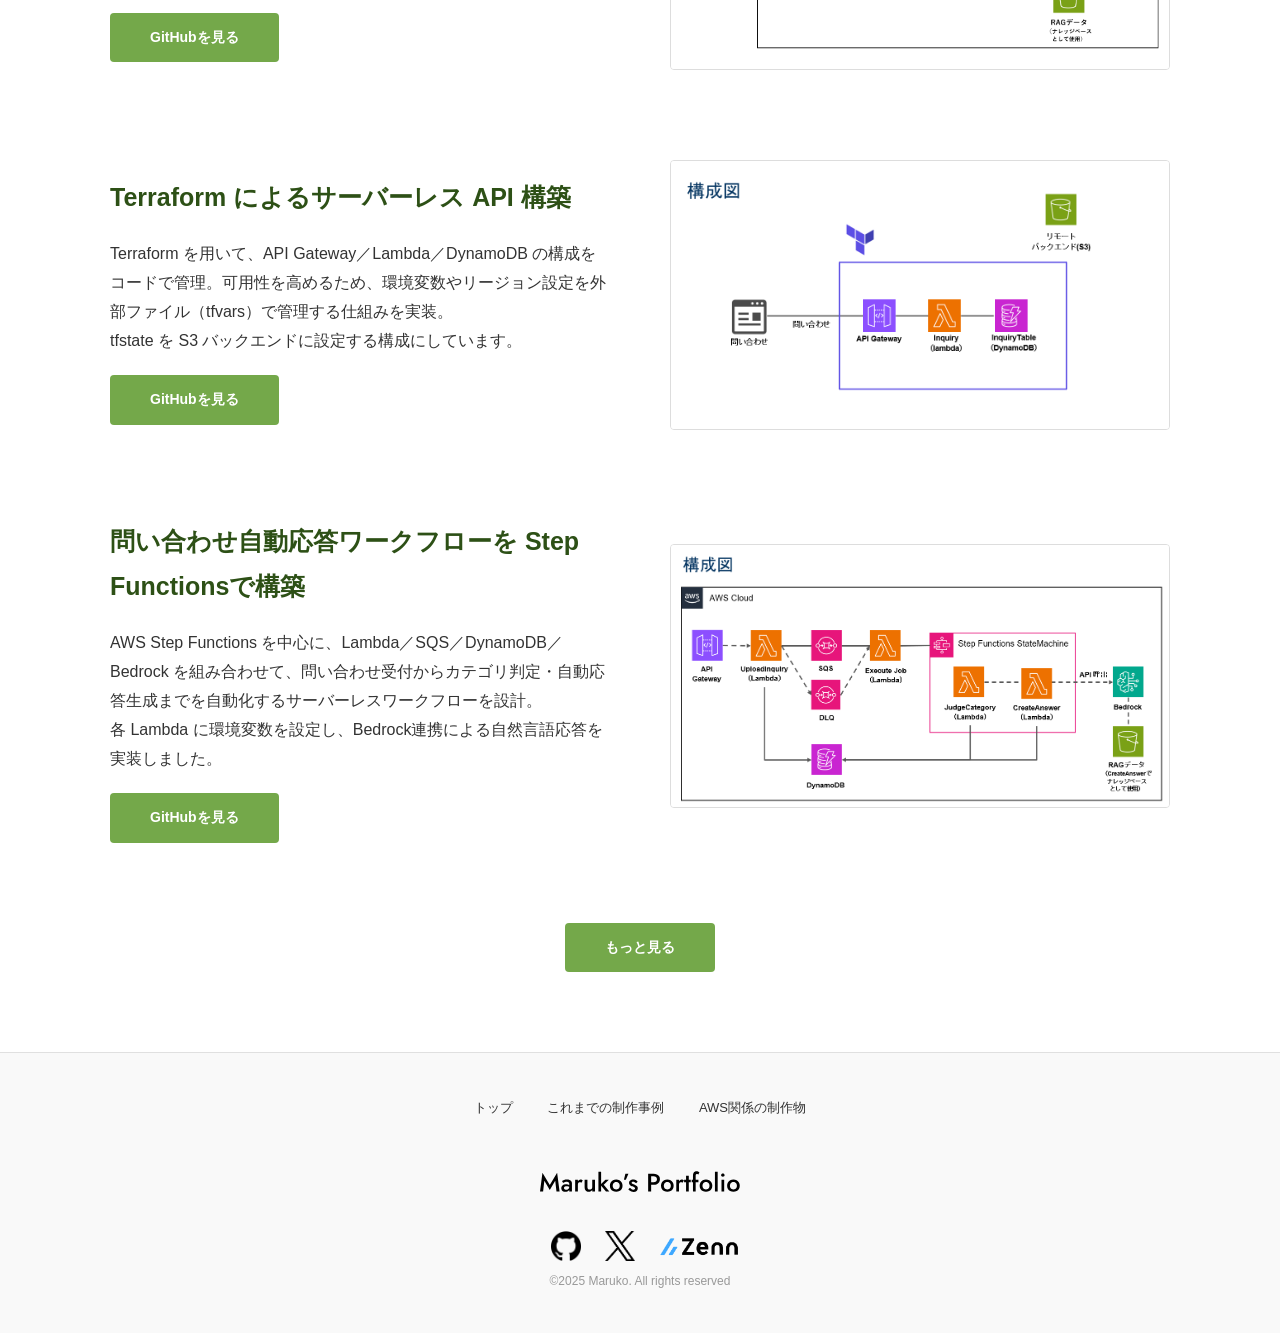
==== commit 1a9171c2: "seflintroduction change" ====
--- a/index.html
+++ b/index.html
@@ -3,10 +3,21 @@
 
 <head>
     <meta charset="UTF-8">
+
+    <!-- Google tag (gtag.js) -->
+    <script async src="https://www.googletagmanager.com/gtag/js?id=G-P6W1XG5NKM"></script>
+    <script>
+        window.dataLayer = window.dataLayer || [];
+        function gtag(){dataLayer.push(arguments);}
+        gtag('js', new Date());
+
+        gtag('config', 'G-P6W1XG5NKM');
+    </script>
+
     <meta name="robots" content="noindex, nofollow">
     <meta name="viewport" content="width=device-width, initial-scale=1.0">
     <meta name="description" content="MARUKOのポートフォリオサイト。これまでのWeb制作実績などを紹介しています。">
-    <meta name="theme-color" content="#74A84A">
+    <meta name="theme-color" content="#fff">
     <title>MARUKO's Portfolio</title>
 
     <!-- OGP & Social Media -->
@@ -66,6 +77,7 @@
 
                         <h3>【経歴概要】</h3>
                         <p>2023年3月に大学を卒業した後、中小企画制作会社でWeb制作（WordPress/ECサイト構築）を中心に従事してきました。サイトのデザインやマークアップだけでなく、サーバー運用、セキュリティ対策、運用保守といった技術面にも携わり、要件定義の段階から実装・運用まで一貫して担当してきました。
+                            2026年5月からAWSパートナー企業で働いています。
                         </p>
 
                         <h3>【AWSを学んだきっかけ】</h3>
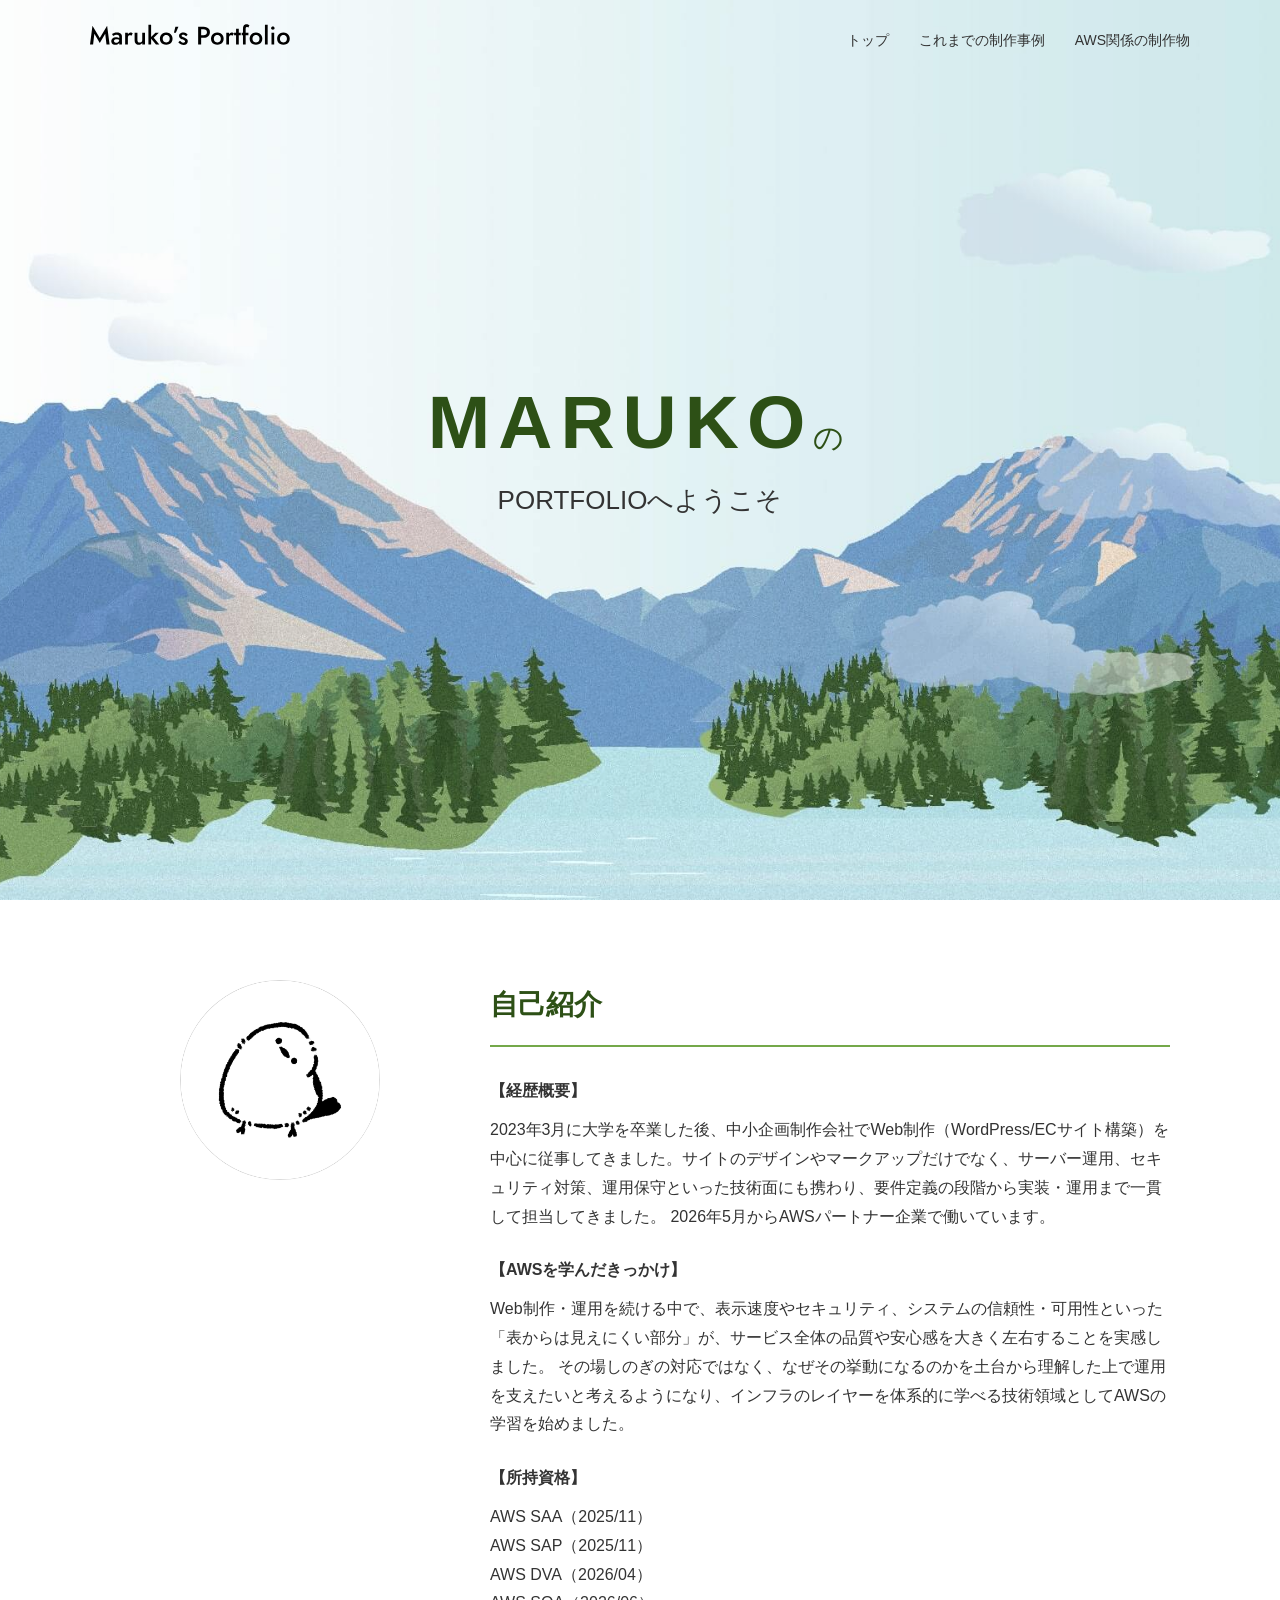
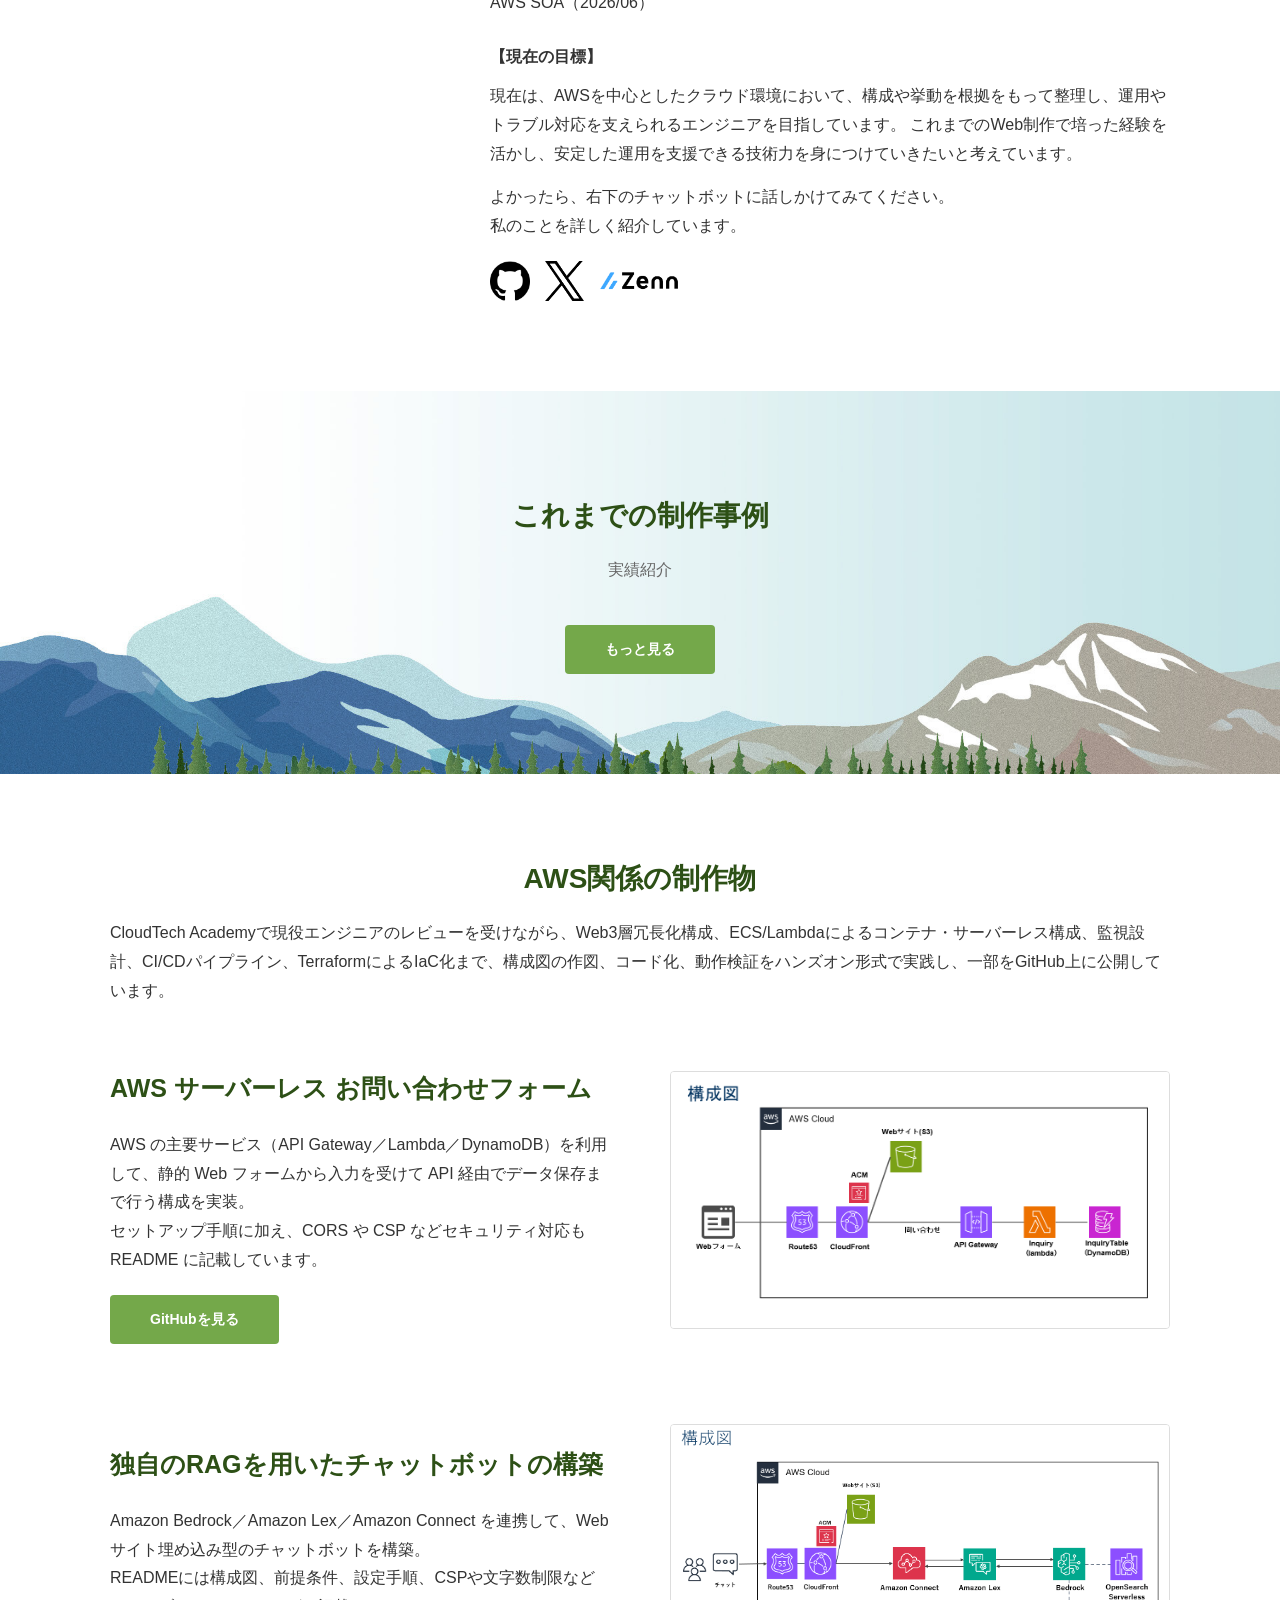
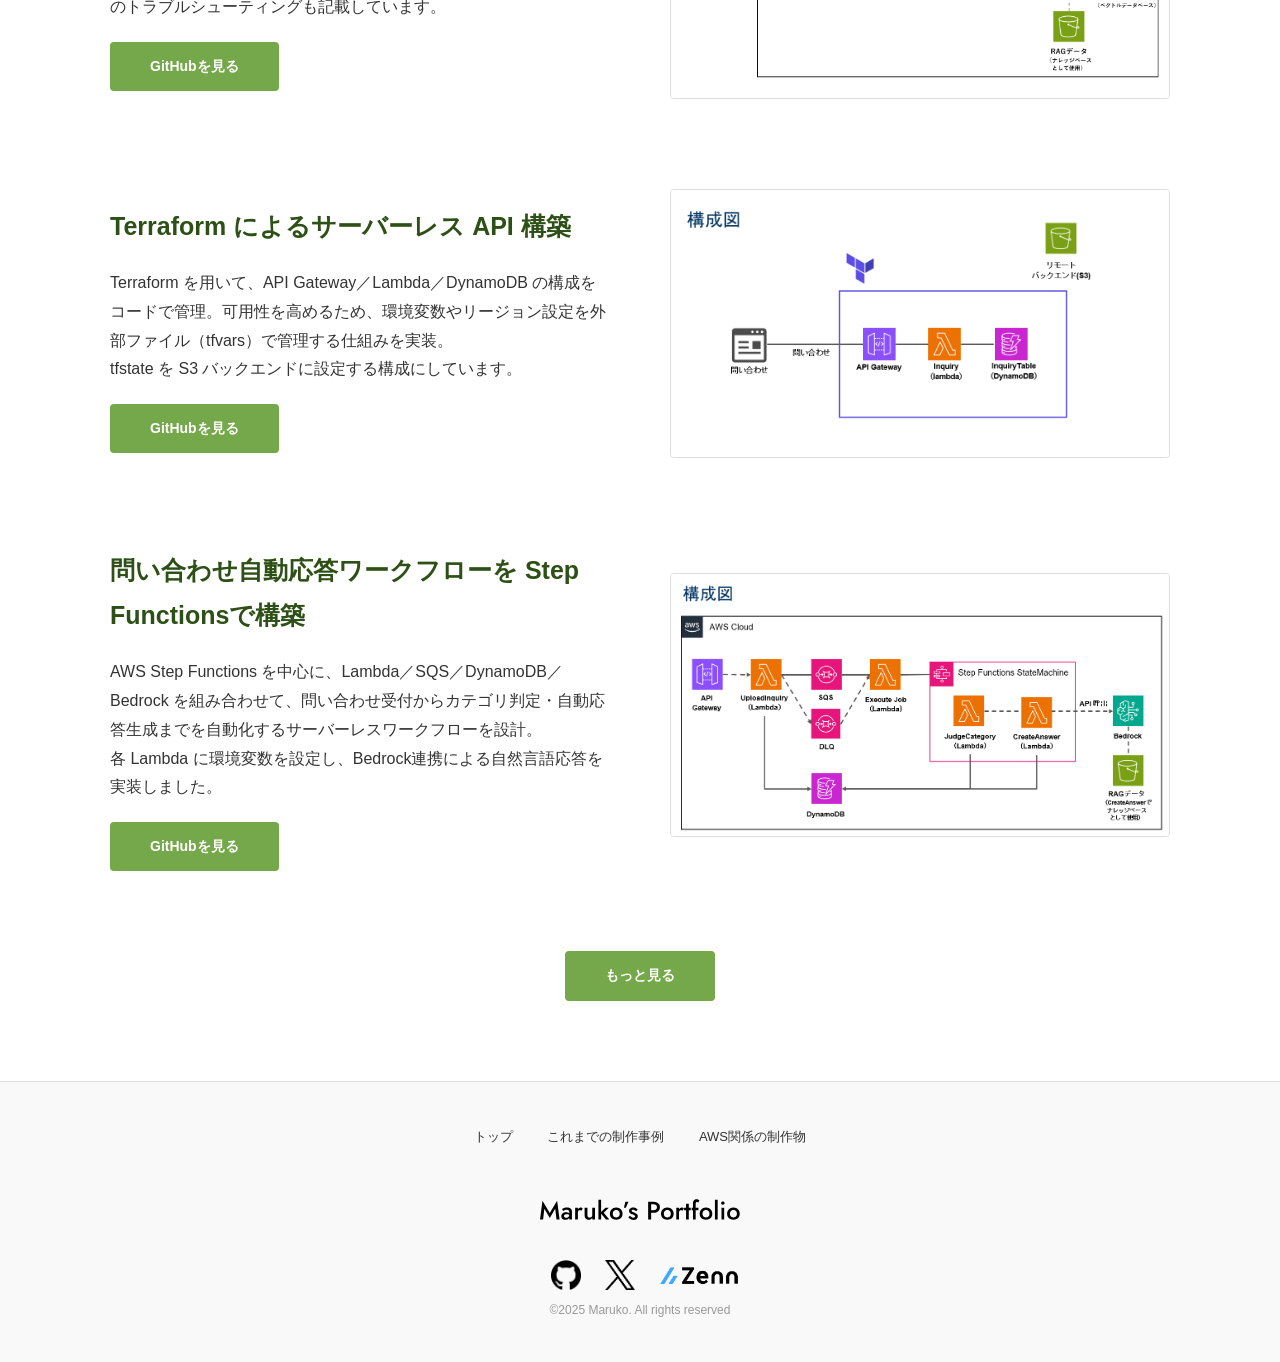
==== commit a2f0a27b: "DVA add" ====
--- a/index.html
+++ b/index.html
@@ -89,6 +89,7 @@
                         <p>AWS SAA（2025/11）<br>
                             AWS SAP（2025/11）<br>
                             AWS DVA（2026/04）<br>
+                            AWS SOA（2026/06）<br>
                         </p>
 
                         <h3>【現在の目標】</h3>
